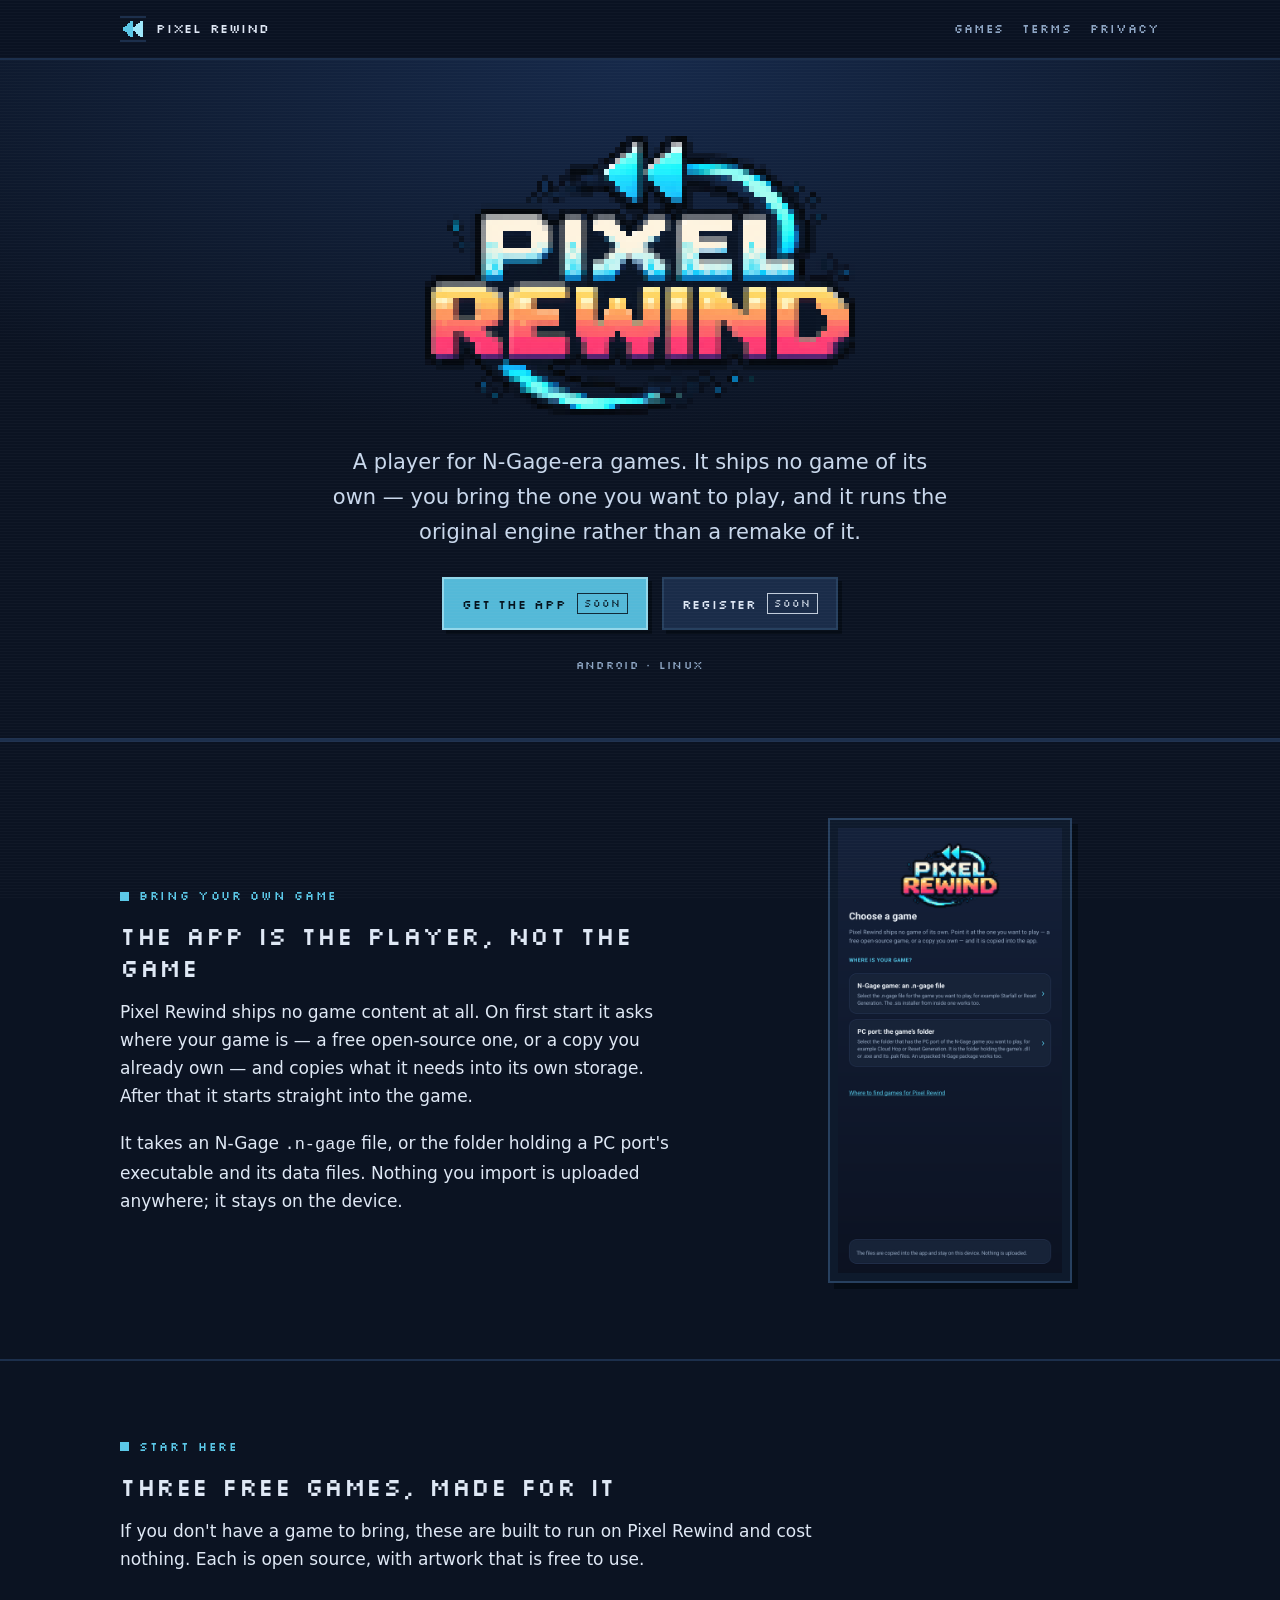
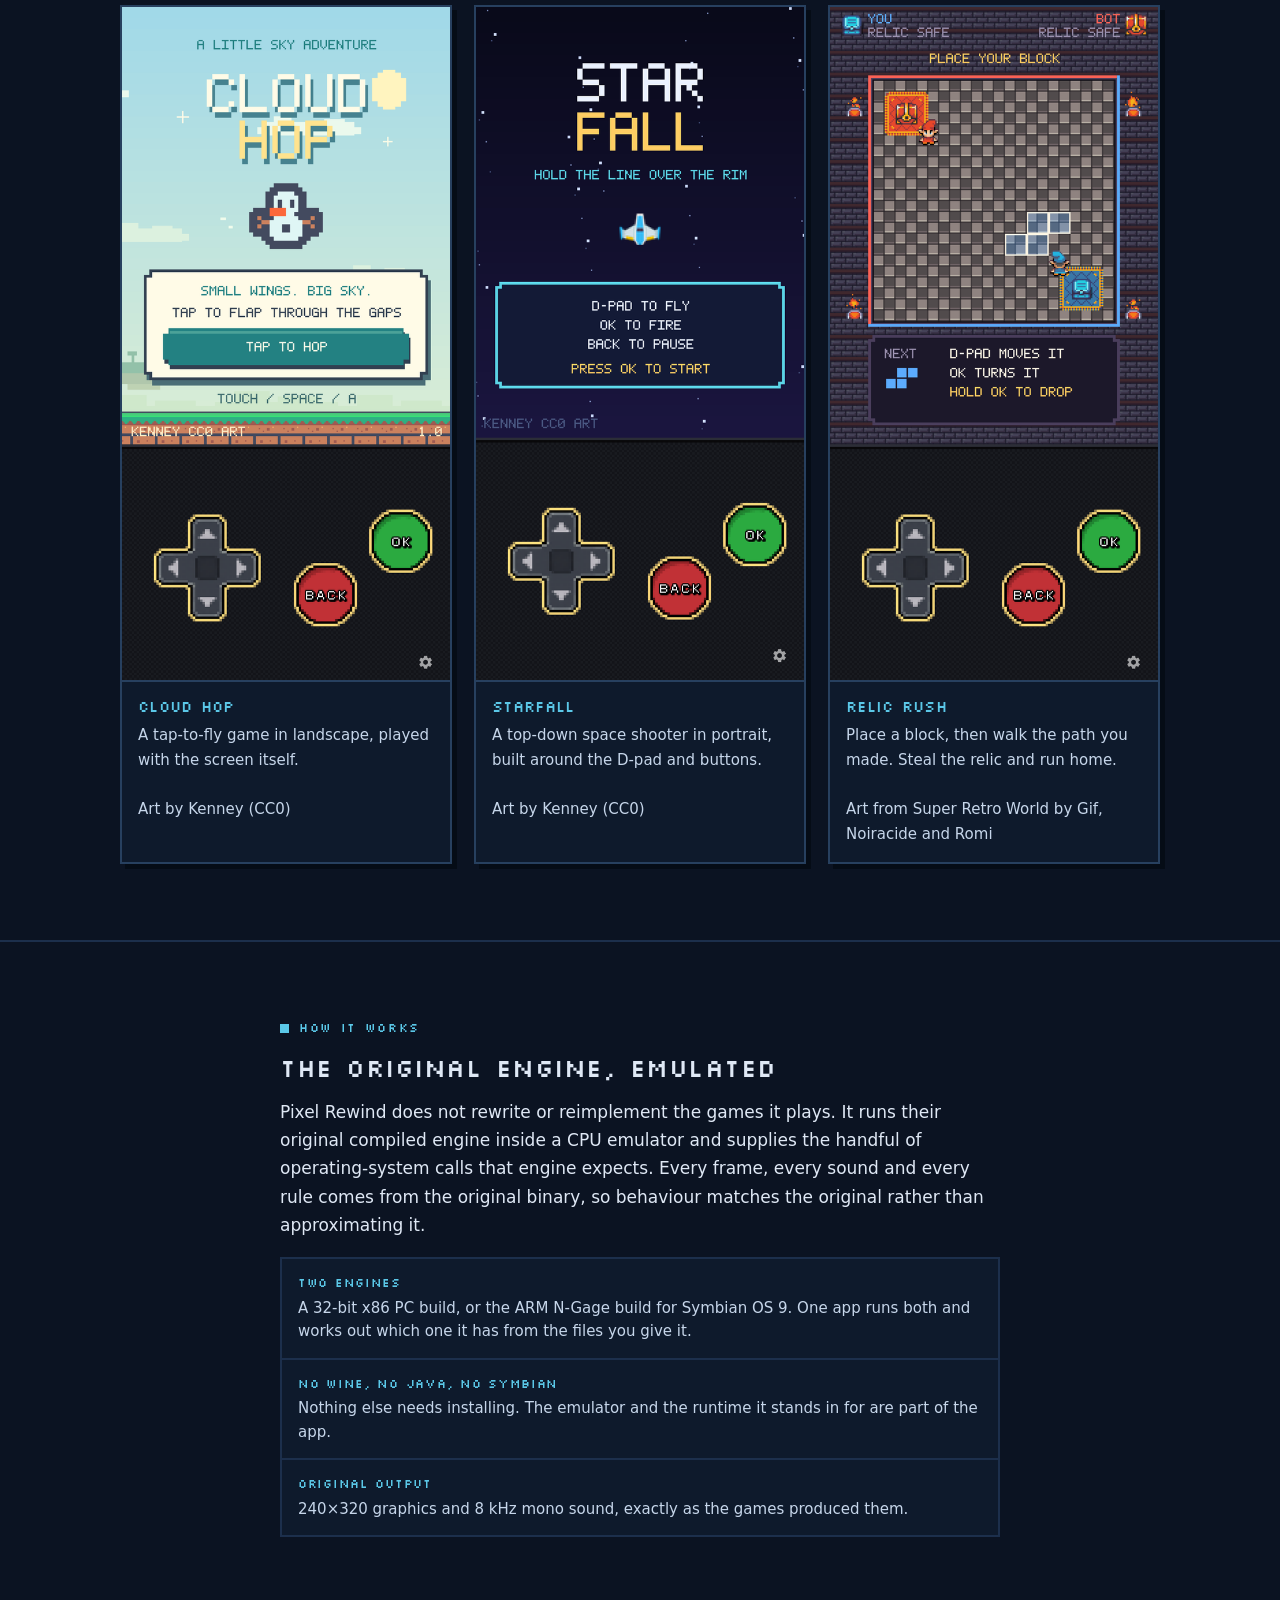
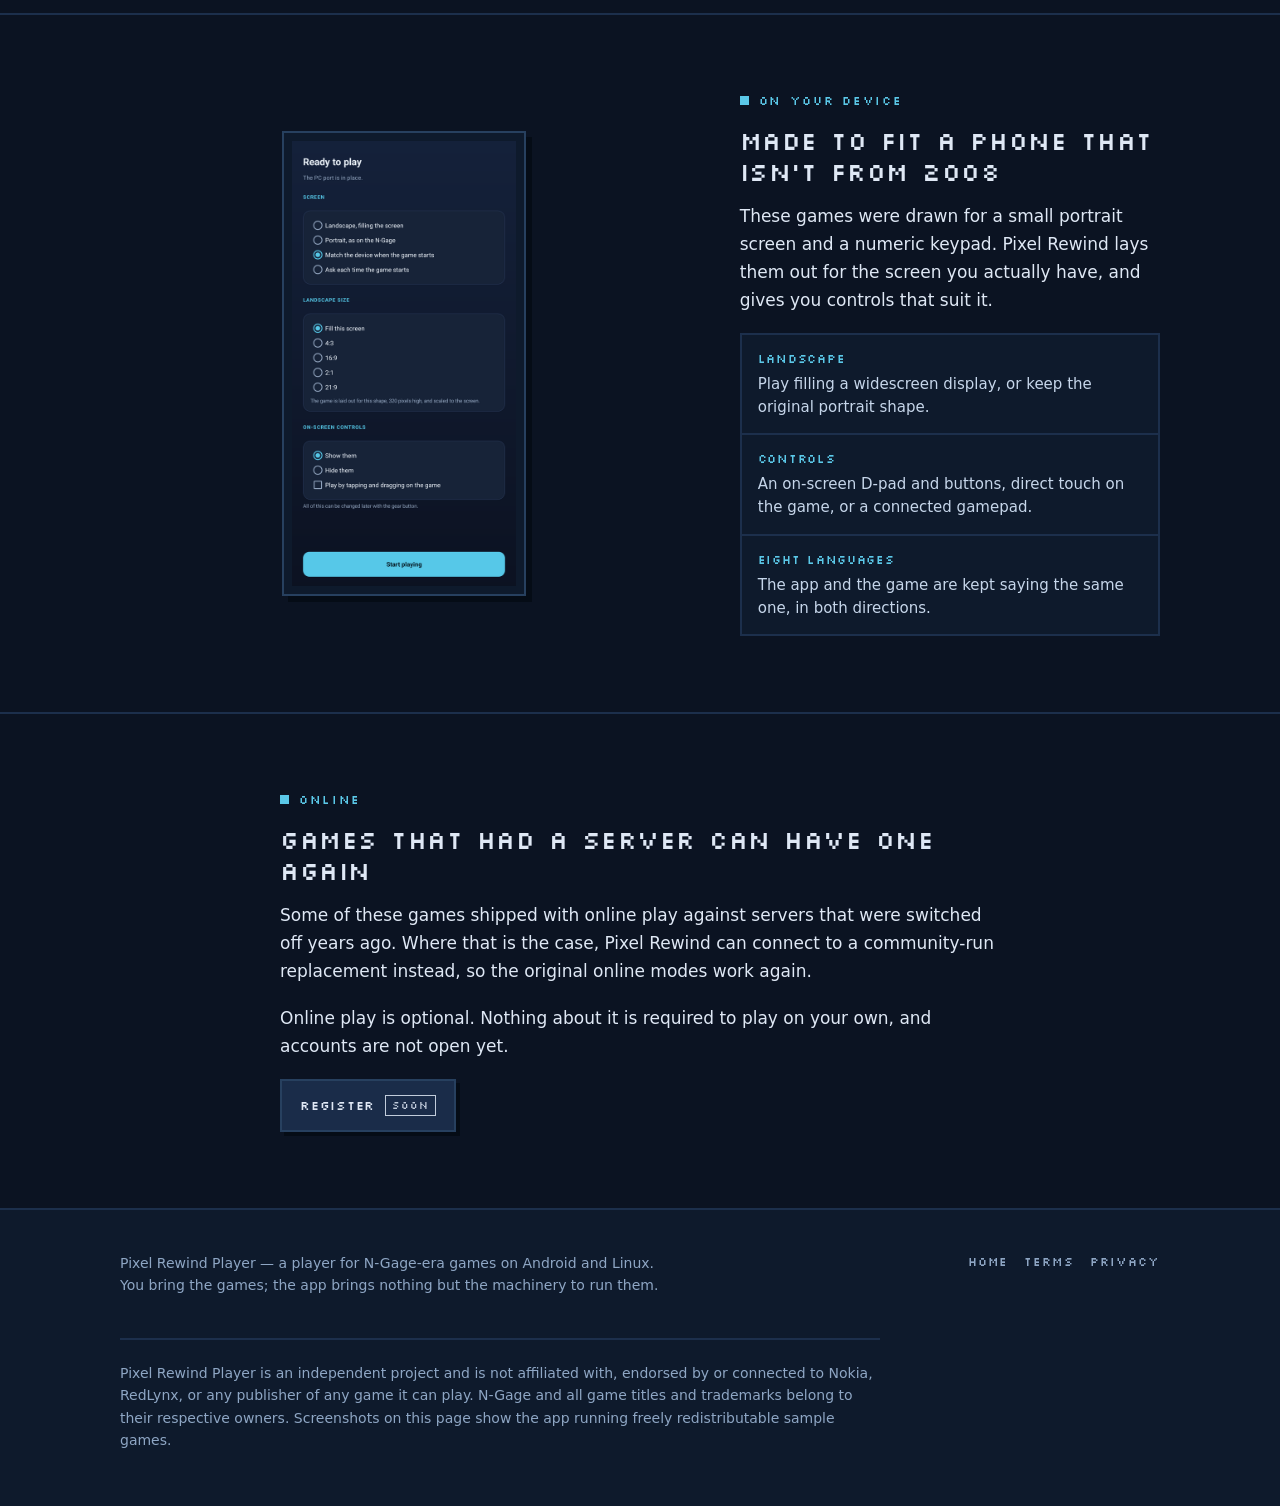
==== index.html @ 838189a5 "add website" ====
<!DOCTYPE html>
<html lang="en">
<head>
<meta charset="utf-8">
<meta name="viewport" content="width=device-width, initial-scale=1">
<title>Pixel Rewind Player</title>
<meta name="description" content="A player for N-Gage-era games on Android and Linux. It ships no game of its own: you bring the one you want to play, and it runs the original engine rather than a remake.">
<meta name="theme-color" content="#0b1322">
<link rel="icon" href="assets/img/favicon.svg" type="image/svg+xml">
<meta property="og:title" content="Pixel Rewind Player">
<meta property="og:description" content="A player for N-Gage-era games on Android and Linux. Bring your own game; it runs the original engine.">
<meta property="og:type" content="website">
<link rel="preconnect" href="https://fonts.googleapis.com">
<link rel="preconnect" href="https://fonts.gstatic.com" crossorigin>
<link href="https://fonts.googleapis.com/css2?family=Silkscreen:wght@400;700&display=swap" rel="stylesheet">
<link rel="stylesheet" href="assets/css/style.css">
</head>
<body>

<header class="topbar">
  <div class="wrap topbar__in">
    <a class="brand" href="index.html">
      <img src="assets/img/favicon.svg" alt="" width="26" height="26">
      Pixel Rewind
    </a>
    <nav class="nav" aria-label="Main">
      <a href="#games">Games</a>
      <a href="terms.html">Terms</a>
      <a href="privacy.html">Privacy</a>
    </nav>
  </div>
</header>

<main>

  <section class="hero">
    <div class="wrap">
      <img class="hero__logo" src="assets/img/logo.png" alt="Pixel Rewind" width="462" height="300">
      <p class="lede">A player for N-Gage-era games. It ships no game of its own &mdash; you bring the one you want to play, and it runs the original engine rather than a remake of it.</p>
      <div class="btn-row">
        <button class="btn btn--primary" type="button" id="get" aria-disabled="true">
          Get the app <span class="chip">Soon</span>
        </button>
        <button class="btn" type="button" id="register" aria-disabled="true">
          Register <span class="chip">Soon</span>
        </button>
      </div>
      <p class="note" id="note" hidden role="status"></p>
      <p class="platforms">Android &middot; Linux</p>
    </div>
  </section>

  <section id="bring">
    <div class="wrap split">
      <div>
        <p class="label">Bring your own game</p>
        <h2>The app is the player, not the game</h2>
        <p>Pixel Rewind ships no game content at all. On first start it asks where your game is &mdash; a free open-source one, or a copy you already own &mdash; and copies what it needs into its own storage. After that it starts straight into the game.</p>
        <p>It takes an N-Gage <code>.n-gage</code> file, or the folder holding a PC port's executable and its data files. Nothing you import is uploaded anywhere; it stays on the device.</p>
      </div>
      <div class="screen">
        <img src="assets/img/shot-choose.png" alt="The app's first screen, asking where your game is, with options for an .n-gage file or a PC port folder." width="540" height="1072" loading="lazy">
      </div>
    </div>
  </section>

  <section id="games">
    <div class="wrap">
      <p class="label">Start here</p>
      <h2>Three free games, made for it</h2>
      <p class="narrow">If you don't have a game to bring, these are built to run on Pixel Rewind and cost nothing. Each is open source, with artwork that is free to use.</p>

      <div class="games">
        <article class="game">
          <img src="assets/img/shot-cloudhop.png" alt="Cloud Hop title screen: a pixel-art penguin over a bright sky." width="540" height="1108" loading="lazy">
          <div class="game__body">
            <h3>Cloud Hop</h3>
            <p>A tap-to-fly game in landscape, played with the screen itself.</p>
            <p class="game__credit">Art by Kenney (CC0)</p>
          </div>
        </article>

        <article class="game">
          <img src="assets/img/shot-starfall.png" alt="Starfall title screen: a pixel-art fighter over a starfield, with the on-screen D-pad below." width="540" height="1108" loading="lazy">
          <div class="game__body">
            <h3>Starfall</h3>
            <p>A top-down space shooter in portrait, built around the D-pad and buttons.</p>
            <p class="game__credit">Art by Kenney (CC0)</p>
          </div>
        </article>

        <article class="game">
          <img src="assets/img/shot-relicrush.png" alt="Relic Rush in play: two heroes racing across a tiled dungeon board." width="540" height="1108" loading="lazy">
          <div class="game__body">
            <h3>Relic Rush</h3>
            <p>Place a block, then walk the path you made. Steal the relic and run home.</p>
            <p class="game__credit">Art from Super Retro World by Gif, Noiracide and Romi</p>
          </div>
        </article>
      </div>
    </div>
  </section>

  <section id="engine">
    <div class="wrap narrow">
      <p class="label">How it works</p>
      <h2>The original engine, emulated</h2>
      <p>Pixel Rewind does not rewrite or reimplement the games it plays. It runs their original compiled engine inside a CPU emulator and supplies the handful of operating-system calls that engine expects. Every frame, every sound and every rule comes from the original binary, so behaviour matches the original rather than approximating it.</p>
      <ul class="facts">
        <li><b>Two engines</b><span>A 32-bit x86 PC build, or the ARM N-Gage build for Symbian OS 9. One app runs both and works out which one it has from the files you give it.</span></li>
        <li><b>No Wine, no Java, no Symbian</b><span>Nothing else needs installing. The emulator and the runtime it stands in for are part of the app.</span></li>
        <li><b>Original output</b><span>240&times;320 graphics and 8&nbsp;kHz mono sound, exactly as the games produced them.</span></li>
      </ul>
    </div>
  </section>

  <section id="fits">
    <div class="wrap split split--flip">
      <div>
        <p class="label">On your device</p>
        <h2>Made to fit a phone that isn't from 2008</h2>
        <p>These games were drawn for a small portrait screen and a numeric keypad. Pixel Rewind lays them out for the screen you actually have, and gives you controls that suit it.</p>
        <ul class="facts">
          <li><b>Landscape</b><span>Play filling a widescreen display, or keep the original portrait shape.</span></li>
          <li><b>Controls</b><span>An on-screen D-pad and buttons, direct touch on the game, or a connected gamepad.</span></li>
          <li><b>Eight languages</b><span>The app and the game are kept saying the same one, in both directions.</span></li>
        </ul>
      </div>
      <div class="screen">
        <img src="assets/img/shot-setup.png" alt="The app's setup screen, offering screen orientation, landscape size and on-screen control options." width="540" height="1072" loading="lazy">
      </div>
    </div>
  </section>

  <section id="online">
    <div class="wrap narrow">
      <p class="label">Online</p>
      <h2>Games that had a server can have one again</h2>
      <p>Some of these games shipped with online play against servers that were switched off years ago. Where that is the case, Pixel Rewind can connect to a community-run replacement instead, so the original online modes work again.</p>
      <p>Online play is optional. Nothing about it is required to play on your own, and accounts are not open yet.</p>
      <div class="btn-row">
        <button class="btn" type="button" id="register2" aria-disabled="true">
          Register <span class="chip">Soon</span>
        </button>
      </div>
      <p class="note" id="note2" hidden role="status"></p>
    </div>
  </section>

</main>

<footer class="footer">
  <div class="wrap">
    <div class="footer__in">
      <p>Pixel Rewind Player &mdash; a player for N-Gage-era games on Android and Linux.<br>
         You bring the games; the app brings nothing but the machinery to run them.</p>
      <nav class="footer__links" aria-label="Footer">
        <a href="index.html">Home</a>
        <a href="terms.html">Terms</a>
        <a href="privacy.html">Privacy</a>
      </nav>
    </div>
    <p class="disclaimer">
      Pixel Rewind Player is an independent project and is not affiliated with, endorsed by or connected to Nokia, RedLynx, or any publisher of any game it can play. N-Gage and all game titles and trademarks belong to their respective owners. Screenshots on this page show the app running freely redistributable sample games.
    </p>
  </div>
</footer>

<script src="assets/js/main.js"></script>
</body>
</html>
---- assets/css/style.css ----
/* Pixel Rewind Player - site styles.
   Blocky on purpose: no rounded corners, no blurred shadows, integer offsets. */

:root {
  --bg:         #0b1322;
  --bg-2:       #0e1a2c;
  --panel:      #14223a;
  --panel-2:    #1a2c49;
  --line:       #27405f;
  --line-soft:  #1c2f4c;
  --cyan:       #5bc8e8;
  --cyan-bright:#9fe8fb;
  --cyan-dim:   #3f8aa8;
  --amber:      #f6a44c;
  --pink:       #f2688a;
  --text:       #dfe8f5;
  --muted:      #8ea6c4;
  --shadow:     #050c16;

  --display: "Silkscreen", "Courier New", monospace;
  --body: system-ui, -apple-system, "Segoe UI", Roboto, Helvetica, Arial, sans-serif;

  --gutter: 20px;
  --measure: 1080px;
}

*, *::before, *::after { box-sizing: border-box; }

html { scroll-behavior: smooth; }

body {
  margin: 0;
  background: var(--bg);
  color: var(--text);
  font-family: var(--body);
  font-size: 17px;
  line-height: 1.65;
  -webkit-text-size-adjust: 100%;
}

/* Scanlines. Faint enough to read as texture, not as a gimmick. */
body::after {
  content: "";
  position: fixed;
  inset: 0;
  z-index: 90;
  pointer-events: none;
  background: repeating-linear-gradient(
    to bottom,
    rgba(255, 255, 255, 0.022) 0 1px,
    transparent 1px 3px
  );
}

/* height:auto is load-bearing: the width/height attributes on each <img> are presentational
   hints, so without it any CSS width leaves the attribute height applied and squashes the
   picture. Keep it whenever an image is sized by CSS. */
img { max-width: 100%; display: block; height: auto; }

a { color: var(--cyan); text-decoration-thickness: 1px; text-underline-offset: 3px; }
a:hover { color: var(--cyan-bright); }

:focus-visible { outline: 2px solid var(--cyan-bright); outline-offset: 3px; }

.wrap {
  width: 100%;
  max-width: var(--measure);
  margin-inline: auto;
  padding-inline: var(--gutter);
}

.narrow { max-width: 760px; }

/* ---------------------------------------------------------------- type */

h1, h2, h3 {
  font-family: var(--display);
  font-weight: 400;
  line-height: 1.25;
  letter-spacing: 0.02em;
  margin: 0 0 0.6em;
}

h2 { font-size: clamp(19px, 2.6vw, 25px); }
h3 { font-size: 15px; color: var(--cyan); }

p { margin: 0 0 1.1em; }
p:last-child { margin-bottom: 0; }

.lede { font-size: clamp(18px, 2.1vw, 21px); color: #c9d8ec; }
.muted { color: var(--muted); }
.small { font-size: 14px; line-height: 1.6; }

/* A section label: cyan block, then the word. */
.label {
  font-family: var(--display);
  font-size: 12px;
  letter-spacing: 0.14em;
  text-transform: uppercase;
  color: var(--cyan);
  display: flex;
  align-items: center;
  gap: 10px;
  margin-bottom: 14px;
}
.label::before {
  content: "";
  width: 9px;
  height: 9px;
  background: var(--cyan);
  flex: none;
}

/* ---------------------------------------------------------------- chrome */

.topbar {
  position: sticky;
  top: 0;
  z-index: 80;
  background: rgba(11, 19, 34, 0.94);
  border-bottom: 2px solid var(--line-soft);
  backdrop-filter: blur(6px);
}

.topbar__in {
  display: flex;
  align-items: center;
  justify-content: space-between;
  gap: 16px;
  min-height: 58px;
}

.brand {
  display: flex;
  align-items: center;
  gap: 10px;
  font-family: var(--display);
  font-size: 13px;
  letter-spacing: 0.06em;
  color: var(--text);
  text-decoration: none;
}
.brand:hover { color: var(--cyan-bright); }
.brand img { width: 26px; height: 26px; image-rendering: pixelated; }

.nav {
  display: flex;
  gap: 18px;
  font-family: var(--display);
  font-size: 12px;
  letter-spacing: 0.08em;
  text-transform: uppercase;
}
.nav a { color: var(--muted); text-decoration: none; }
.nav a:hover, .nav a[aria-current="page"] { color: var(--cyan); }

/* ---------------------------------------------------------------- buttons */

.btn {
  display: inline-flex;
  align-items: center;
  gap: 10px;
  font-family: var(--display);
  font-size: 13px;
  letter-spacing: 0.06em;
  text-transform: uppercase;
  text-decoration: none;
  color: var(--text);
  background: var(--panel-2);
  border: 2px solid var(--line);
  padding: 14px 18px;
  box-shadow: 4px 4px 0 var(--shadow);
  cursor: pointer;
  transition: transform 0.06s steps(2), box-shadow 0.06s steps(2);
}
.btn:hover { border-color: var(--cyan-dim); color: var(--text); }
.btn:active {
  transform: translate(2px, 2px);
  box-shadow: 2px 2px 0 var(--shadow);
}

.btn--primary {
  background: var(--cyan);
  color: #05121c;
  border-color: var(--cyan-bright);
}
.btn--primary:hover { background: var(--cyan-bright); color: #05121c; }

.btn[aria-disabled="true"] { cursor: default; }
.btn[aria-disabled="true"]:hover { border-color: var(--line); }
.btn--primary[aria-disabled="true"] { opacity: 0.92; }
.btn--primary[aria-disabled="true"]:hover { background: var(--cyan); }

/* The "soon" chip that rides inside a button. */
.chip {
  font-size: 10px;
  letter-spacing: 0.1em;
  padding: 3px 6px;
  border: 1px solid currentColor;
  opacity: 0.85;
}

.btn-row {
  display: flex;
  flex-wrap: wrap;
  gap: 14px;
  align-items: center;
}

.note {
  font-family: var(--display);
  font-size: 11px;
  letter-spacing: 0.06em;
  color: var(--amber);
  margin-top: 14px;
  min-height: 1em;
}
.note[hidden] { display: none; }

/* ---------------------------------------------------------------- hero */

.hero {
  border-bottom: 2px solid var(--line-soft);
  background:
    radial-gradient(120% 90% at 50% 0%, #16294a 0%, var(--bg) 62%);
  text-align: center;
  padding: clamp(40px, 7vw, 76px) 0 clamp(36px, 6vw, 64px);
}

.hero__logo {
  width: min(430px, 82vw);
  margin: 0 auto clamp(20px, 3vw, 30px);
  image-rendering: pixelated;
}

.hero .lede { max-width: 620px; margin-inline: auto; }

.hero .btn-row { justify-content: center; margin-top: 28px; }

.platforms {
  font-family: var(--display);
  font-size: 11px;
  letter-spacing: 0.12em;
  text-transform: uppercase;
  color: var(--muted);
  margin-top: 26px;
}

/* ---------------------------------------------------------------- sections */

section { padding: clamp(44px, 6vw, 76px) 0; }
section + section { border-top: 2px solid var(--line-soft); }

.split {
  display: grid;
  gap: clamp(28px, 4vw, 52px);
  grid-template-columns: 1fr;
  align-items: center;
}

@media (min-width: 860px) {
  .split { grid-template-columns: 1.15fr 0.85fr; }
  .split--flip > :first-child { order: 2; }
}

/* A screenshot in a chunky frame. */
.screen {
  border: 2px solid var(--line);
  background: var(--bg-2);
  box-shadow: 6px 6px 0 var(--shadow);
  padding: 8px;
  max-width: 244px;
  margin-inline: auto;
}
.screen img { width: 100%; }

.facts {
  list-style: none;
  margin: 0;
  padding: 0;
  display: grid;
  gap: 2px;
  border: 2px solid var(--line-soft);
  background: var(--line-soft);
}
.facts li {
  background: var(--bg-2);
  padding: 14px 16px;
  display: grid;
  gap: 4px;
}
.facts b {
  font-family: var(--display);
  font-size: 12px;
  letter-spacing: 0.06em;
  text-transform: uppercase;
  color: var(--cyan);
  font-weight: 400;
}
.facts span { font-size: 15px; color: #c6d6ea; line-height: 1.55; }

/* ---------------------------------------------------------------- games */

.games {
  display: grid;
  gap: 22px;
  grid-template-columns: 1fr;
  margin-top: 32px;
}
@media (min-width: 680px) { .games { grid-template-columns: repeat(3, 1fr); } }

.game {
  border: 2px solid var(--line);
  background: var(--bg-2);
  box-shadow: 5px 5px 0 var(--shadow);
  display: flex;
  flex-direction: column;
}
.game img { width: 100%; border-bottom: 2px solid var(--line); }
.game__body { padding: 16px; display: grid; gap: 6px; }
.game__body h3 { margin: 0; }
.game__body p { font-size: 15px; color: #c6d6ea; }
.game__credit {
  font-size: 12.5px;
  color: var(--muted);
  margin-top: 2px;
}

/* ---------------------------------------------------------------- prose (legal) */

.prose h2 { margin-top: 2em; }
.prose h3 { margin-top: 1.9em; margin-bottom: 0.8em; font-size: 14px; letter-spacing: 0.06em; text-transform: uppercase; }
.prose h2:first-of-type { margin-top: 1em; }
.prose ul { padding-left: 1.2em; margin: 0 0 1.1em; }
.prose li { margin-bottom: 0.5em; }
.prose strong { color: #eef4fc; }

.pagehead {
  border-bottom: 2px solid var(--line-soft);
  padding: clamp(34px, 5vw, 56px) 0 clamp(26px, 4vw, 40px);
  background: linear-gradient(180deg, #13223c 0%, var(--bg) 100%);
}
.pagehead h1 { font-size: clamp(22px, 3.4vw, 32px); margin-bottom: 10px; }
.updated {
  font-family: var(--display);
  font-size: 11px;
  letter-spacing: 0.1em;
  text-transform: uppercase;
  color: var(--muted);
}

.callout {
  border: 2px solid var(--line);
  border-left: 6px solid var(--cyan);
  background: var(--bg-2);
  padding: 18px 20px;
  margin: 1.6em 0;
}
.callout p { font-size: 16px; }

/* ---------------------------------------------------------------- footer */

.footer {
  border-top: 2px solid var(--line-soft);
  padding: 42px 0 54px;
  background: var(--bg-2);
}
.footer__in {
  display: grid;
  gap: 26px;
}
@media (min-width: 760px) {
  .footer__in { grid-template-columns: 1fr auto; align-items: start; }
}
.footer p { font-size: 14px; color: var(--muted); line-height: 1.6; }
.footer__links {
  display: flex;
  flex-wrap: wrap;
  gap: 16px;
  font-family: var(--display);
  font-size: 12px;
  letter-spacing: 0.08em;
  text-transform: uppercase;
}
.footer__links a { color: var(--muted); text-decoration: none; }
.footer__links a:hover { color: var(--cyan); }

.disclaimer {
  margin-top: 26px;
  padding-top: 22px;
  border-top: 2px solid var(--line-soft);
  font-size: 13px;
  color: var(--muted);
  max-width: 760px;
}

/* Narrow phones: the top bar is the only row tight enough to overflow. */
@media (max-width: 430px) {
  :root { --gutter: 14px; }
  body { font-size: 16px; }
  .brand { font-size: 11px; gap: 8px; }
  .brand img { width: 22px; height: 22px; }
  .nav { gap: 12px; font-size: 11px; }
  .btn { padding: 13px 15px; font-size: 12px; }
}

@media (prefers-reduced-motion: reduce) {
  html { scroll-behavior: auto; }
  .btn { transition: none; }
}
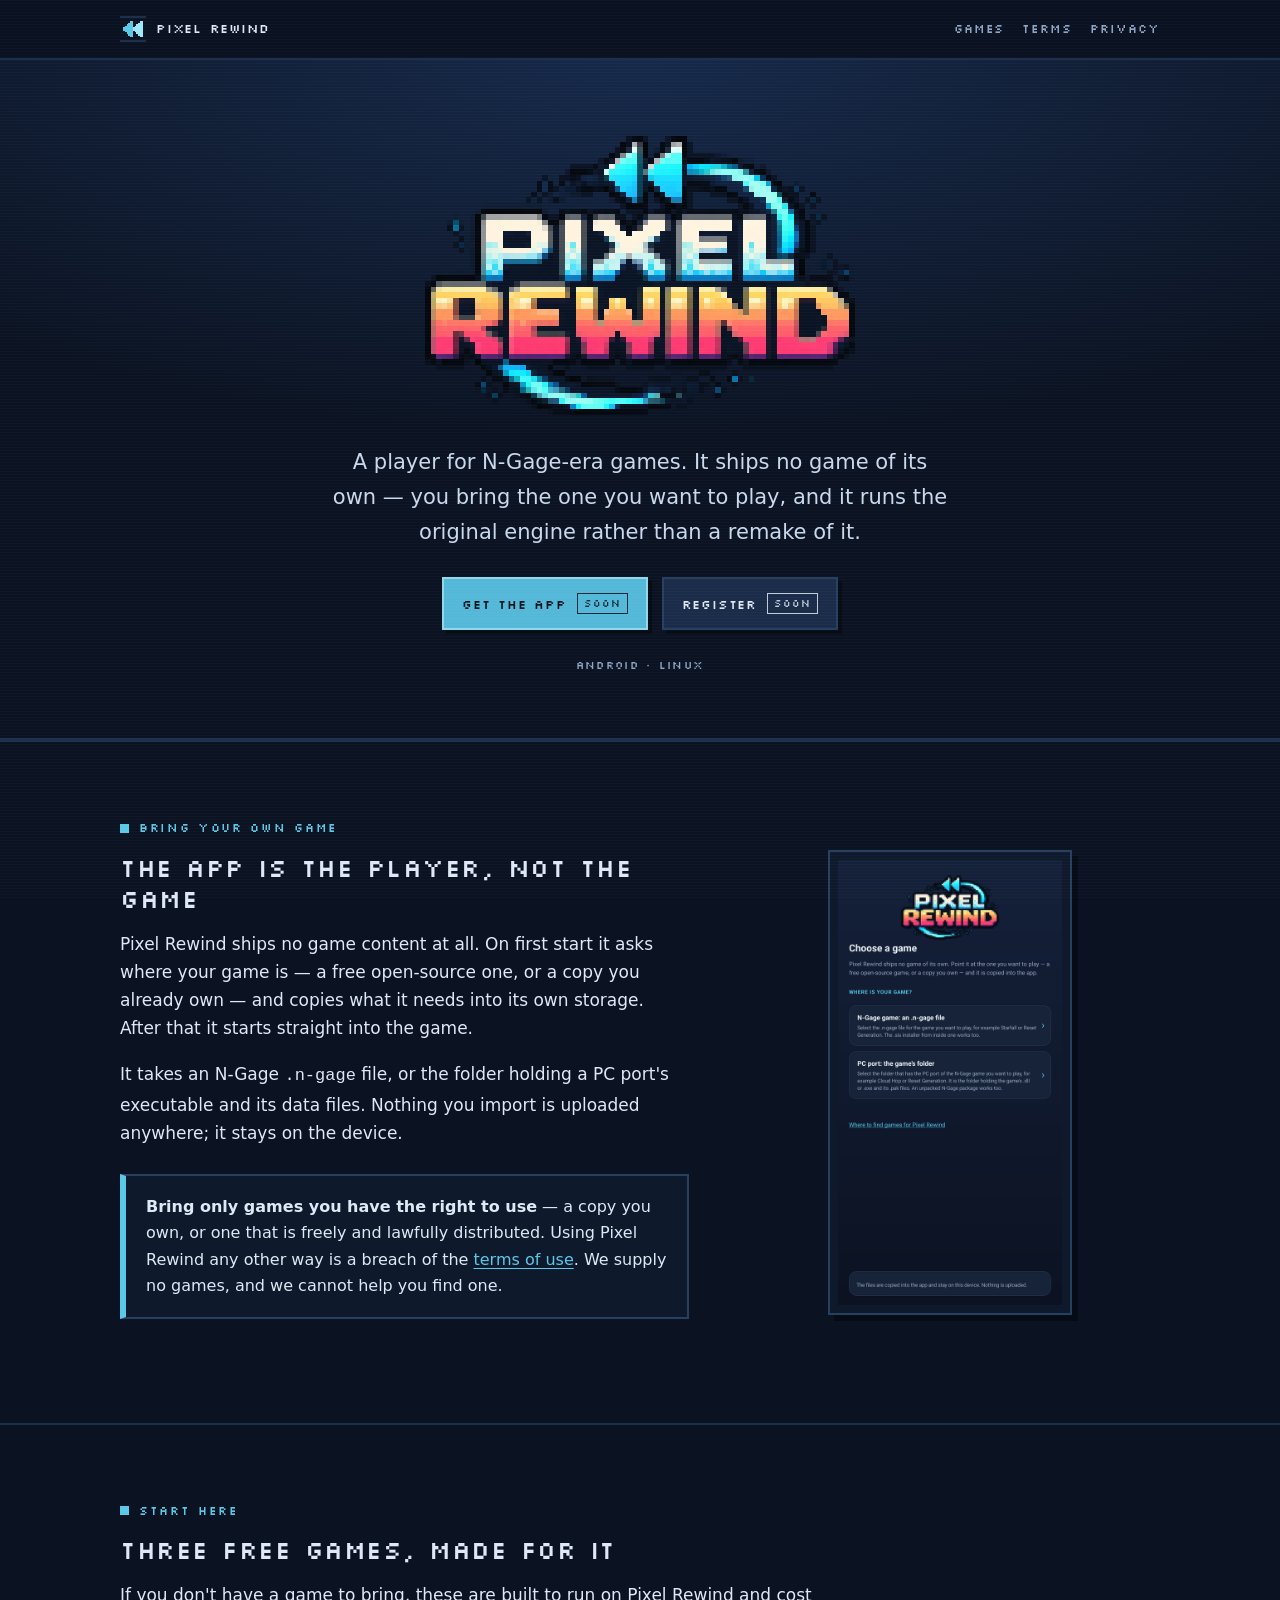
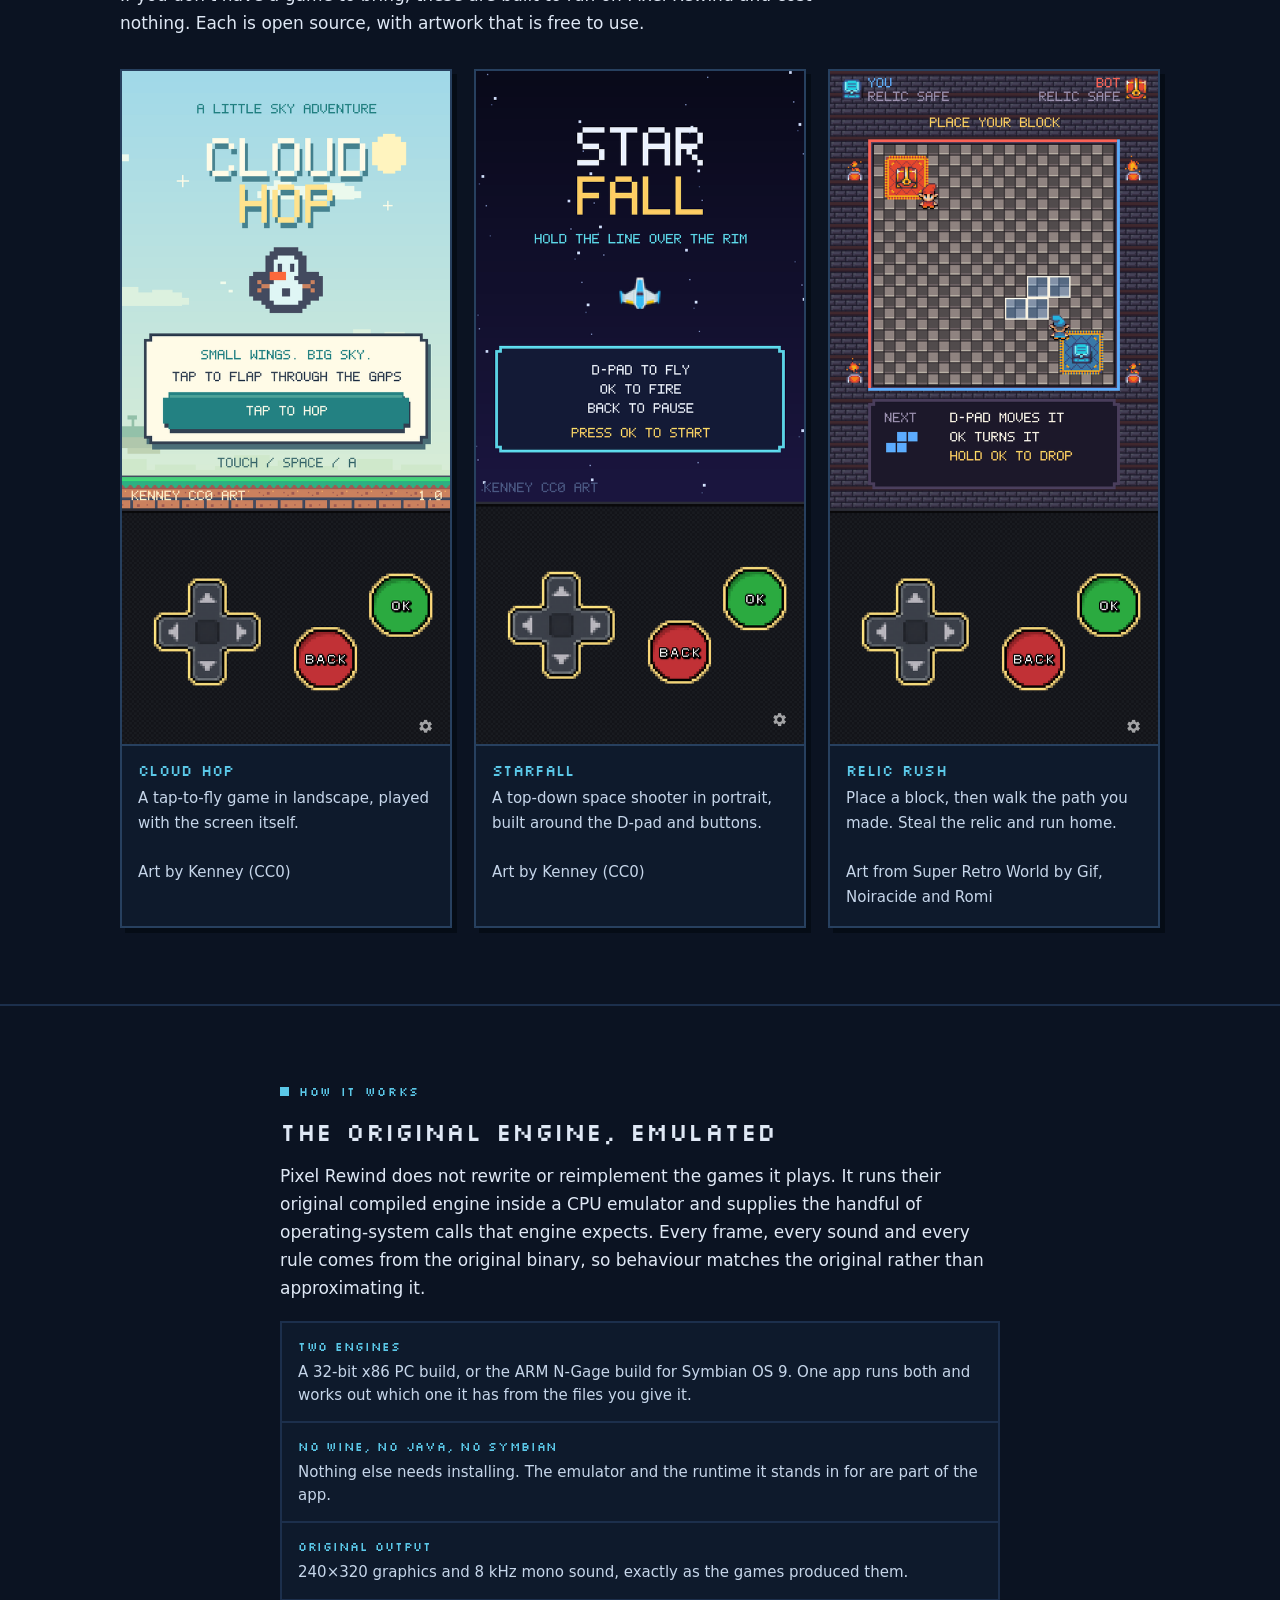
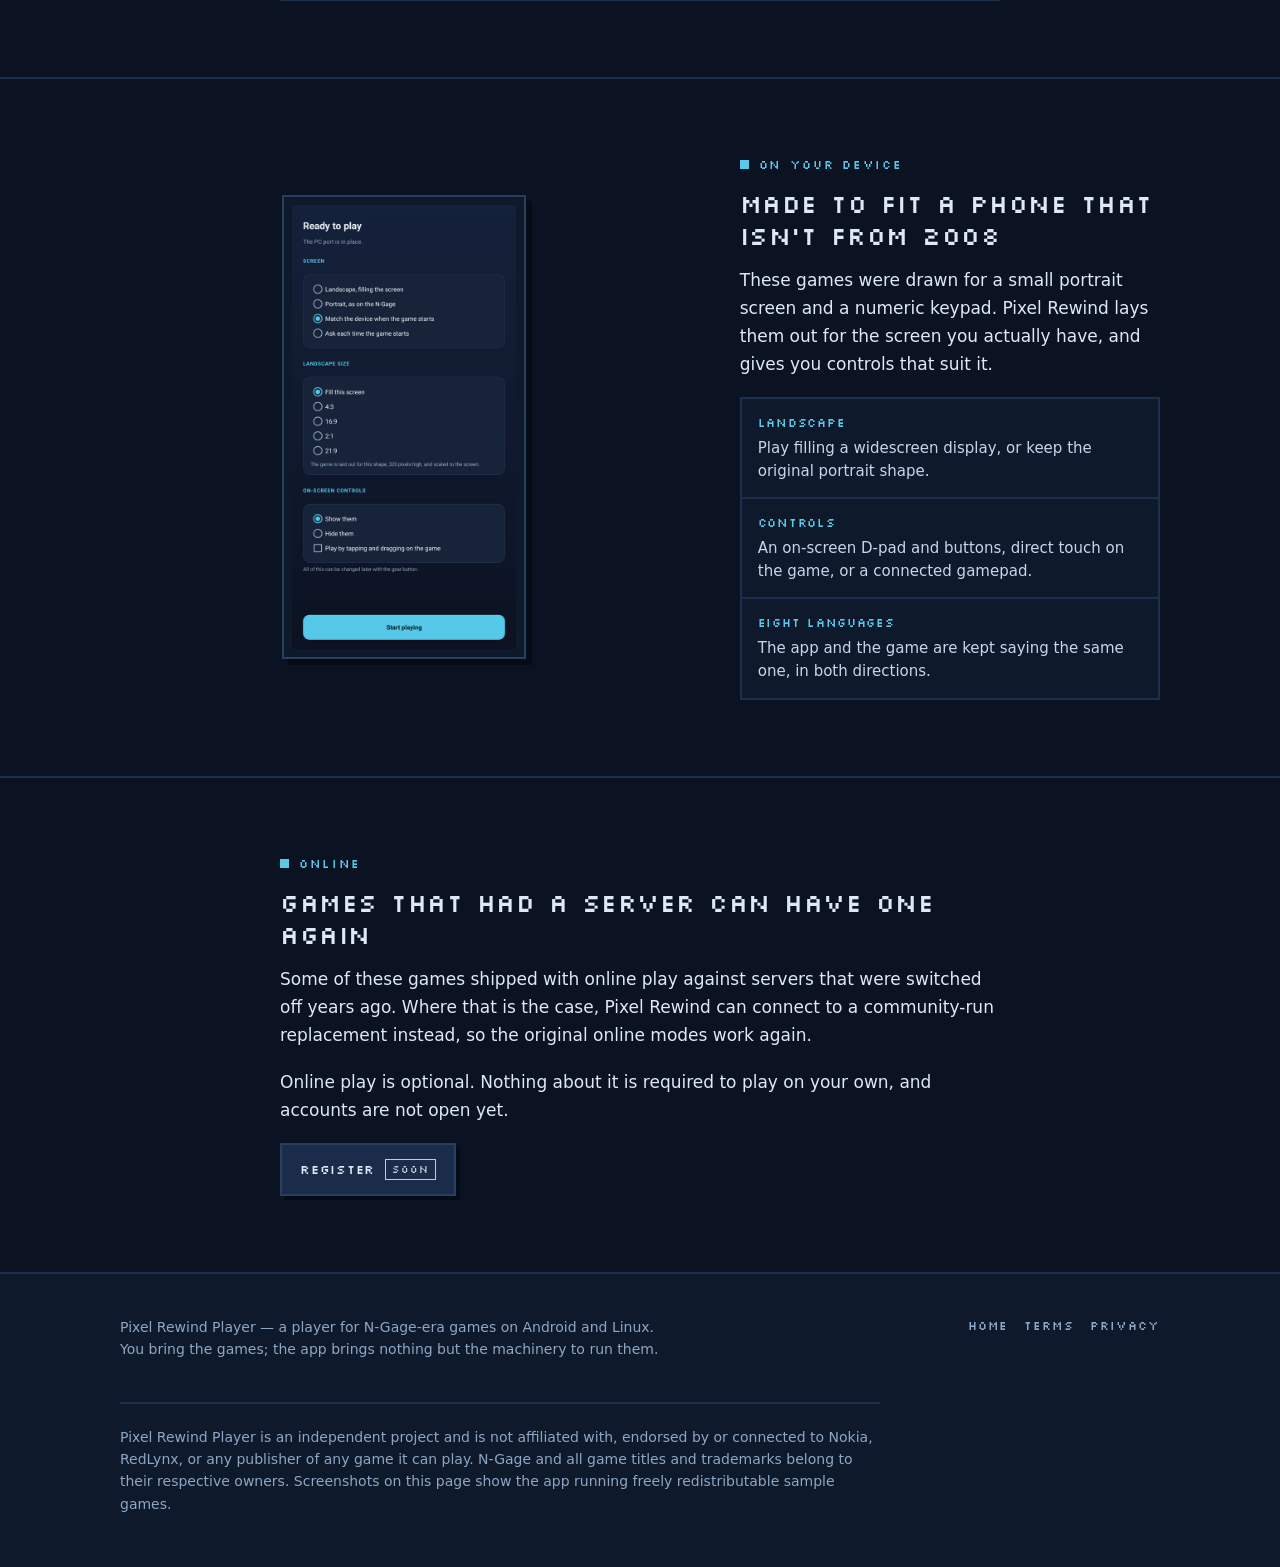
==== commit 65a64bd6: "update website" ====
--- a/index.html
+++ b/index.html
@@ -6,10 +6,18 @@
 <title>Pixel Rewind Player</title>
 <meta name="description" content="A player for N-Gage-era games on Android and Linux. It ships no game of its own: you bring the one you want to play, and it runs the original engine rather than a remake.">
 <meta name="theme-color" content="#0b1322">
+<link rel="canonical" href="https://pixel-rewind.github.io/">
 <link rel="icon" href="assets/img/favicon.svg" type="image/svg+xml">
 <meta property="og:title" content="Pixel Rewind Player">
 <meta property="og:description" content="A player for N-Gage-era games on Android and Linux. Bring your own game; it runs the original engine.">
 <meta property="og:type" content="website">
+<meta property="og:url" content="https://pixel-rewind.github.io/">
+<meta property="og:site_name" content="Pixel Rewind Player">
+<meta property="og:image" content="https://pixel-rewind.github.io/assets/img/og-image.png">
+<meta property="og:image:width" content="1200">
+<meta property="og:image:height" content="630">
+<meta property="og:image:alt" content="The Pixel Rewind logo in pixel art on a dark blue background.">
+<meta name="twitter:card" content="summary_large_image">
 <link rel="preconnect" href="https://fonts.googleapis.com">
 <link rel="preconnect" href="https://fonts.gstatic.com" crossorigin>
 <link href="https://fonts.googleapis.com/css2?family=Silkscreen:wght@400;700&display=swap" rel="stylesheet">
@@ -57,6 +65,9 @@
         <h2>The app is the player, not the game</h2>
         <p>Pixel Rewind ships no game content at all. On first start it asks where your game is &mdash; a free open-source one, or a copy you already own &mdash; and copies what it needs into its own storage. After that it starts straight into the game.</p>
         <p>It takes an N-Gage <code>.n-gage</code> file, or the folder holding a PC port's executable and its data files. Nothing you import is uploaded anywhere; it stays on the device.</p>
+        <div class="callout">
+          <p><strong>Bring only games you have the right to use</strong> &mdash; a copy you own, or one that is freely and lawfully distributed. Using Pixel Rewind any other way is a breach of the <a href="terms.html">terms of use</a>. We supply no games, and we cannot help you find one.</p>
+        </div>
       </div>
       <div class="screen">
         <img src="assets/img/shot-choose.png" alt="The app's first screen, asking where your game is, with options for an .n-gage file or a PC port folder." width="540" height="1072" loading="lazy">
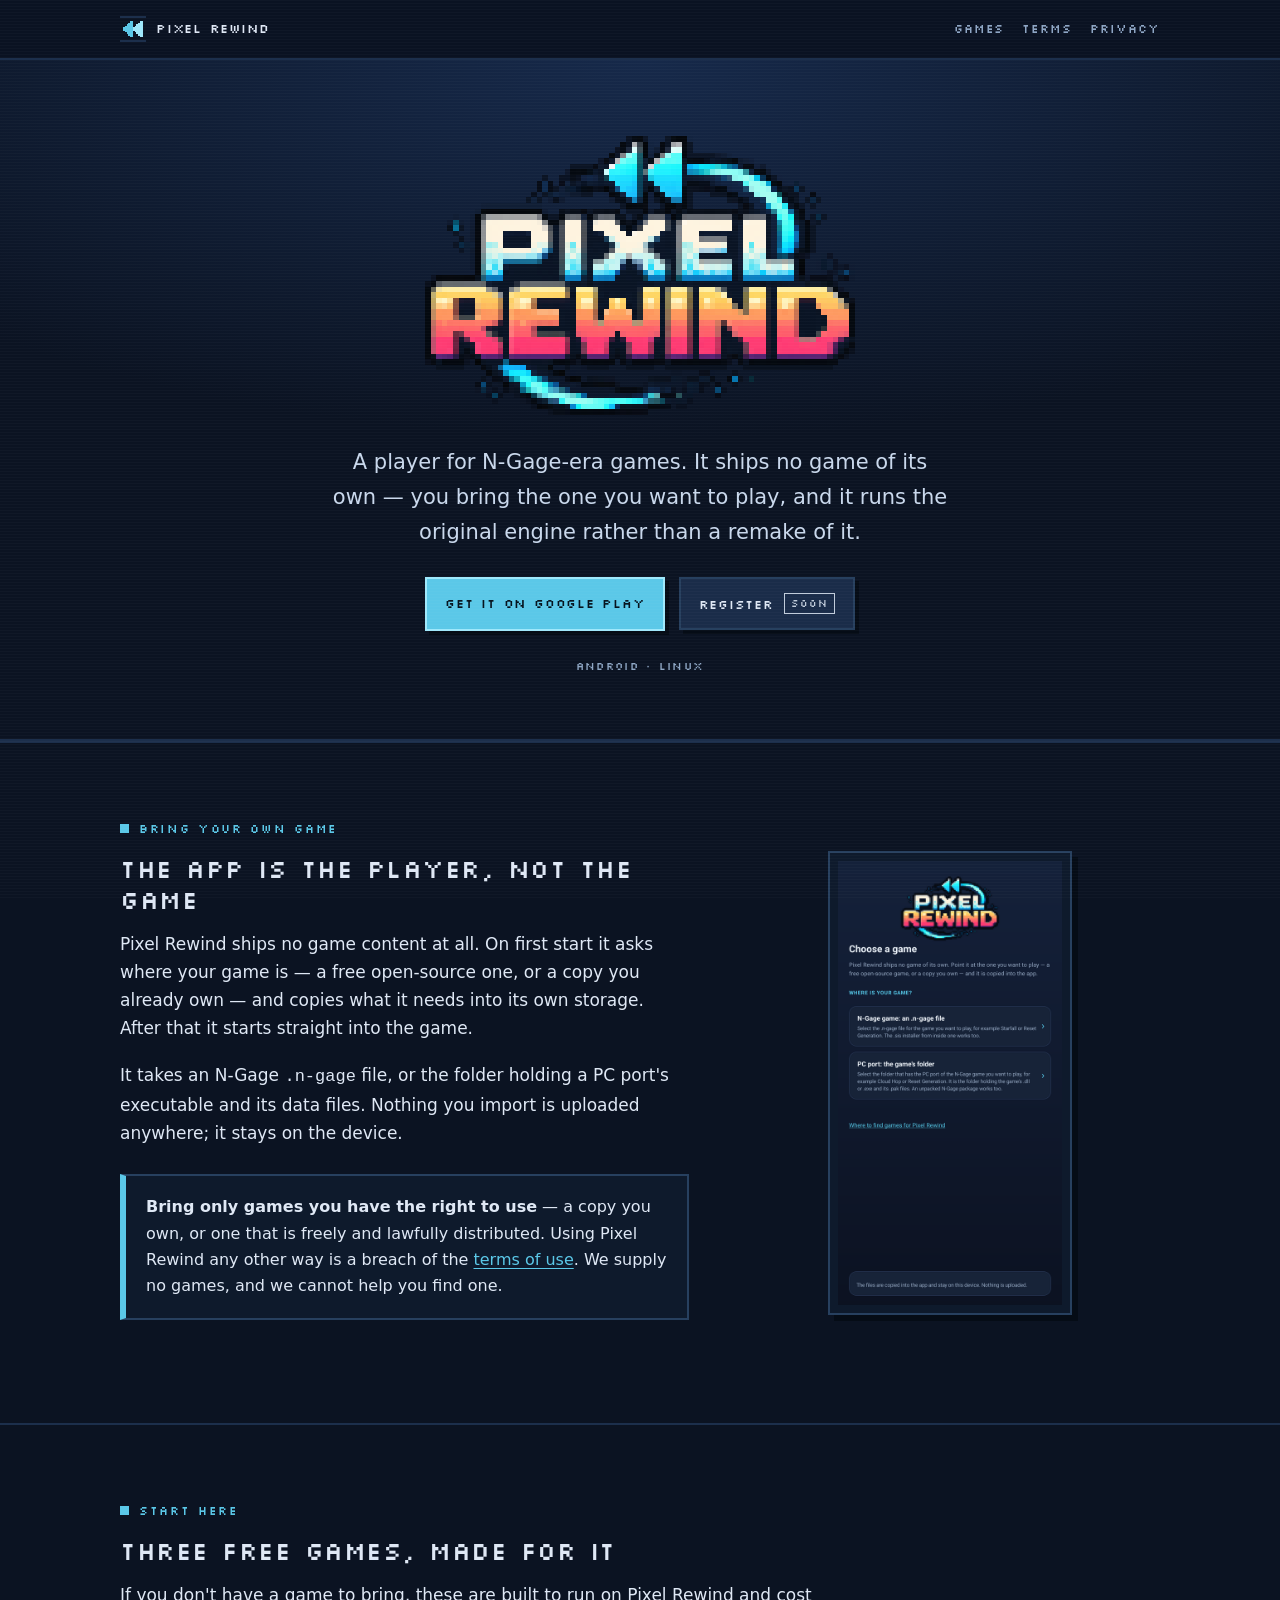
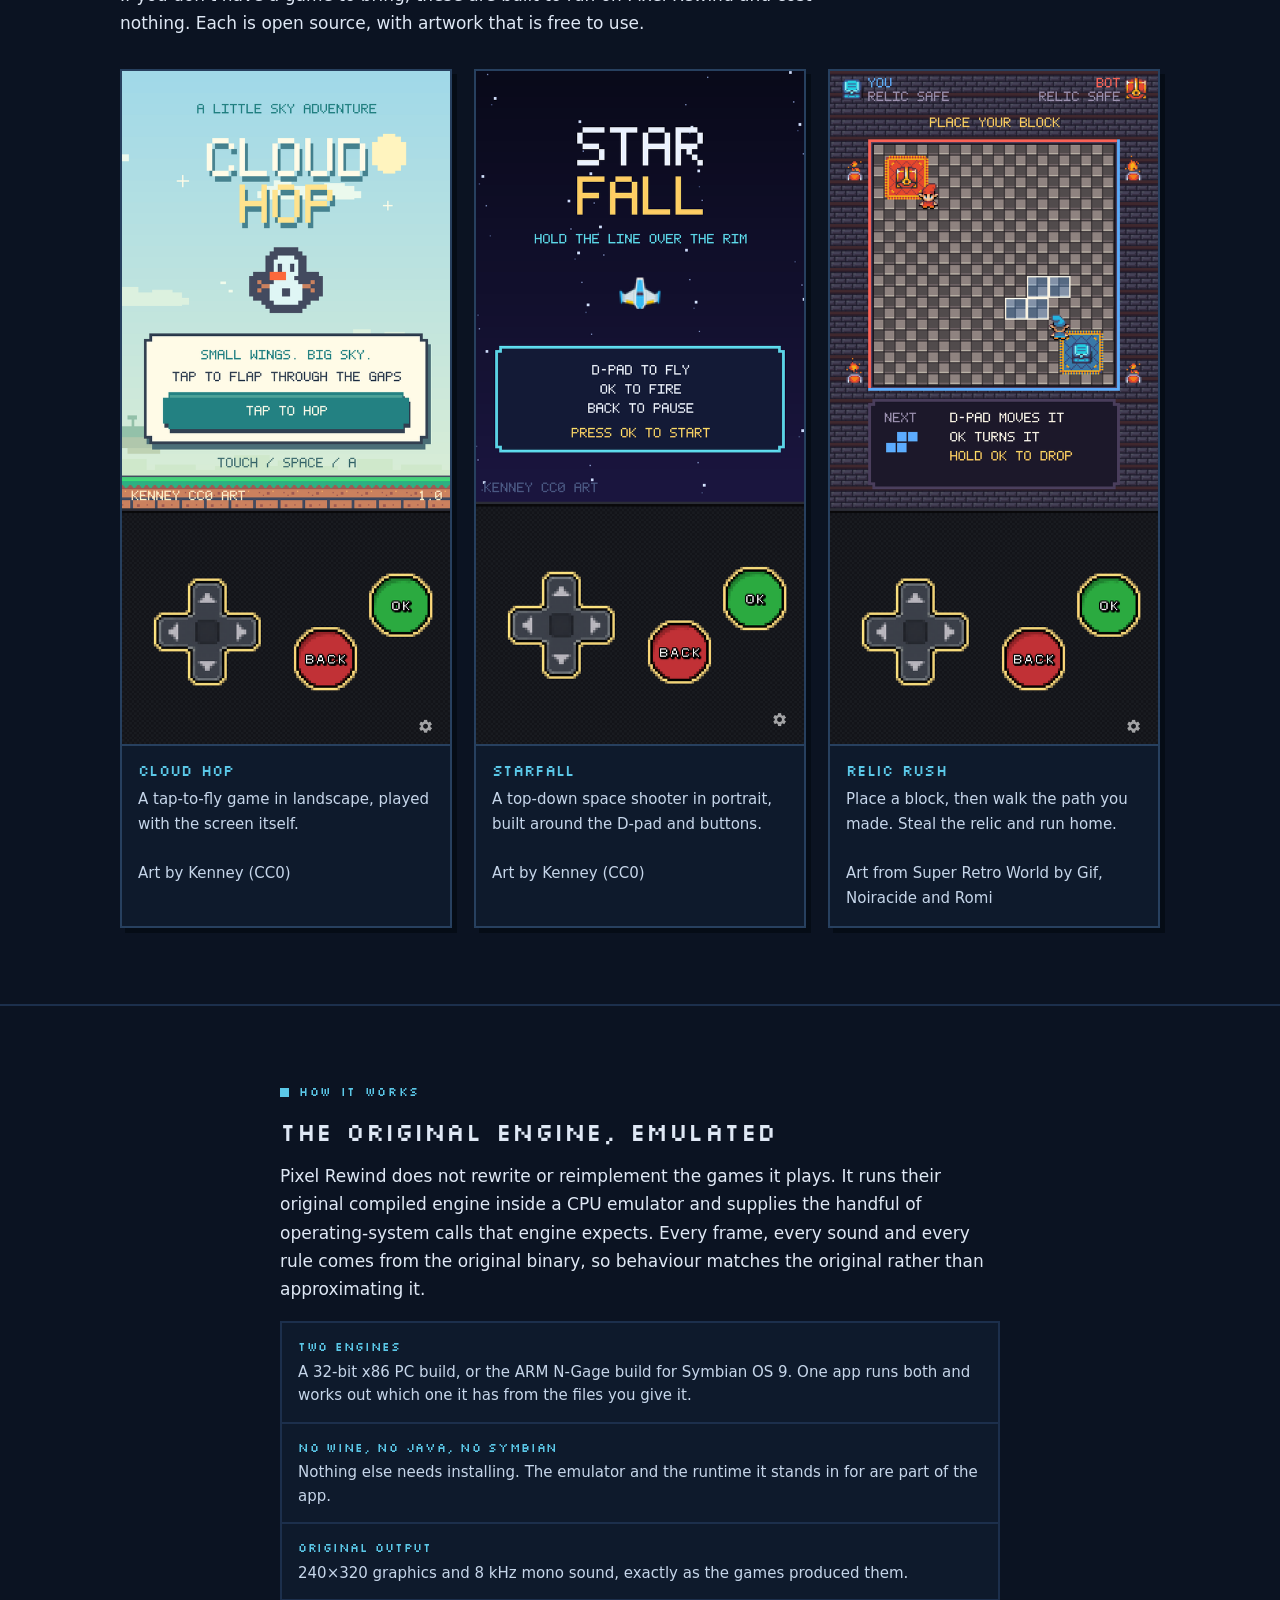
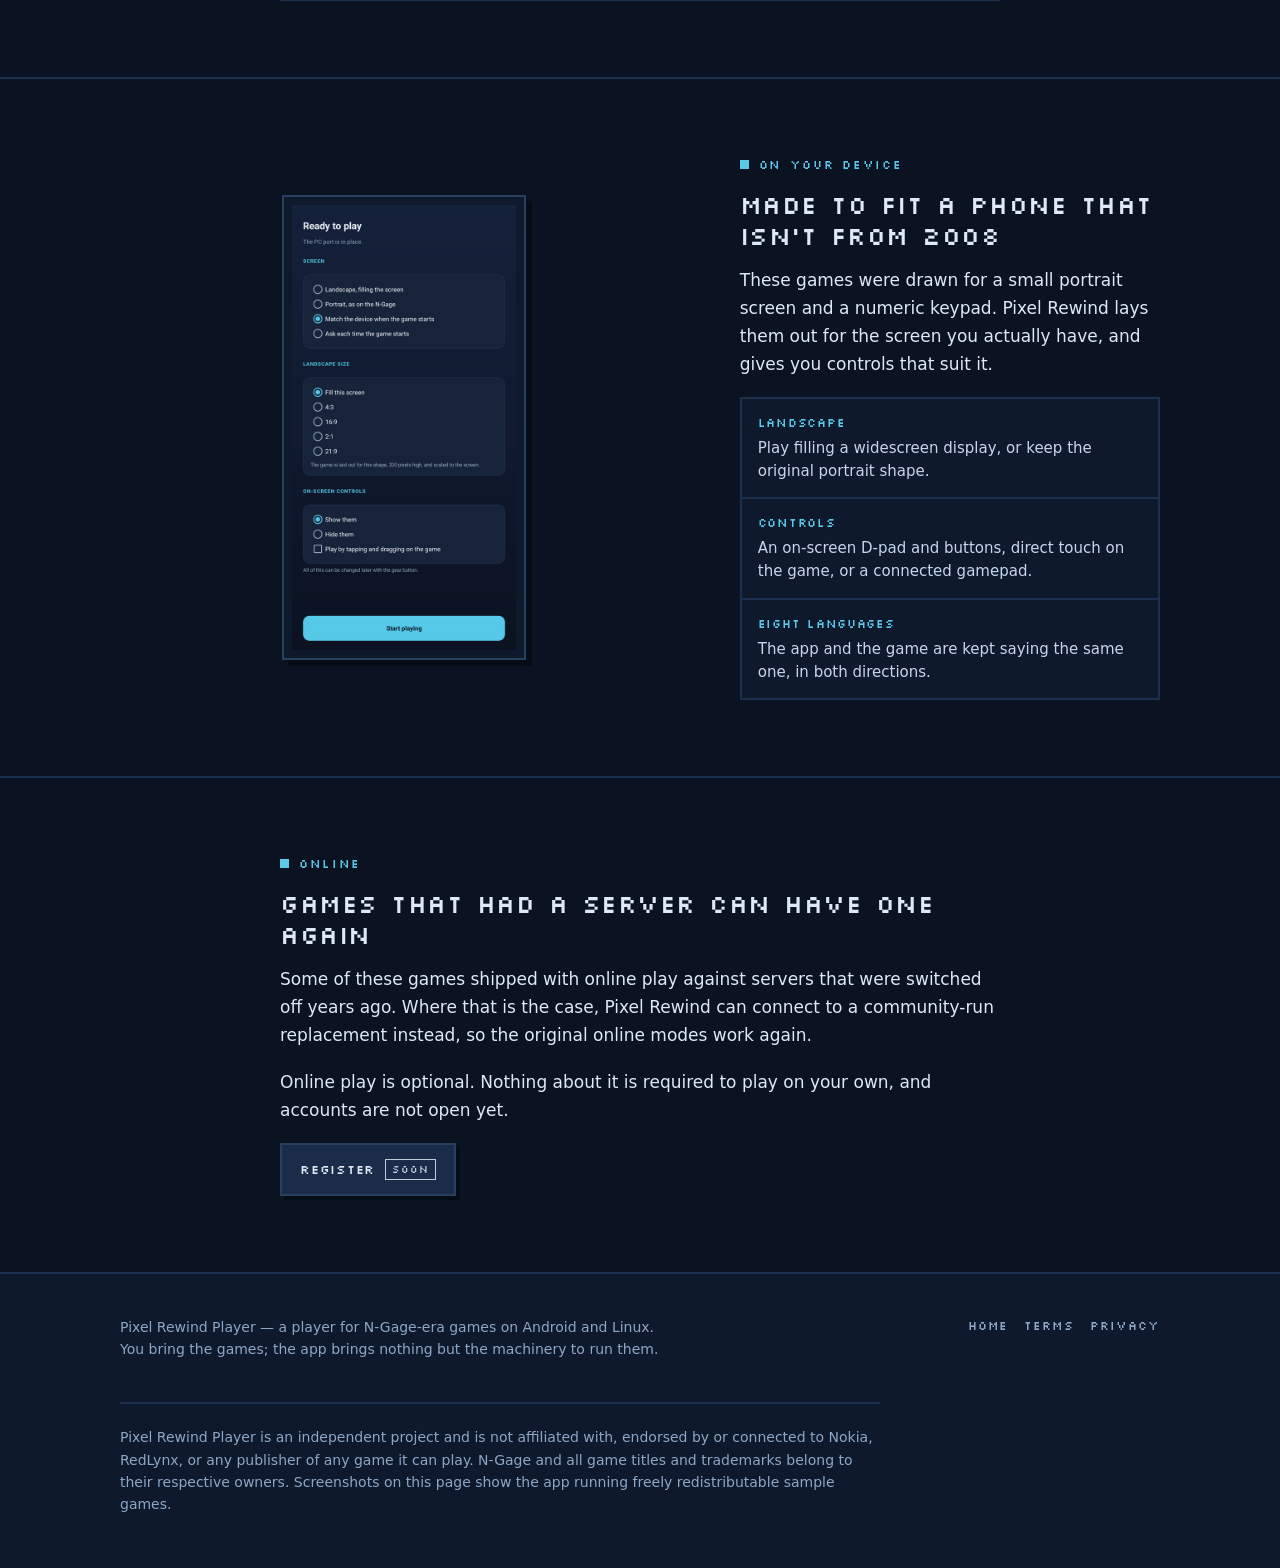
==== commit 54376d9b: "update website" ====
--- a/index.html
+++ b/index.html
@@ -46,14 +46,13 @@
       <img class="hero__logo" src="assets/img/logo.png" alt="Pixel Rewind" width="462" height="300">
       <p class="lede">A player for N-Gage-era games. It ships no game of its own &mdash; you bring the one you want to play, and it runs the original engine rather than a remake of it.</p>
       <div class="btn-row">
-        <button class="btn btn--primary" type="button" id="get" aria-disabled="true">
-          Get the app <span class="chip">Soon</span>
-        </button>
+        <a class="btn btn--primary" href="https://play.google.com/store/apps/details?id=com.jubinganga.pixelrewindplayer&amp;hl=en">
+          Get it on Google Play
+        </a>
         <button class="btn" type="button" id="register" aria-disabled="true">
           Register <span class="chip">Soon</span>
         </button>
       </div>
-      <p class="note" id="note" hidden role="status"></p>
       <p class="platforms">Android &middot; Linux</p>
     </div>
   </section>
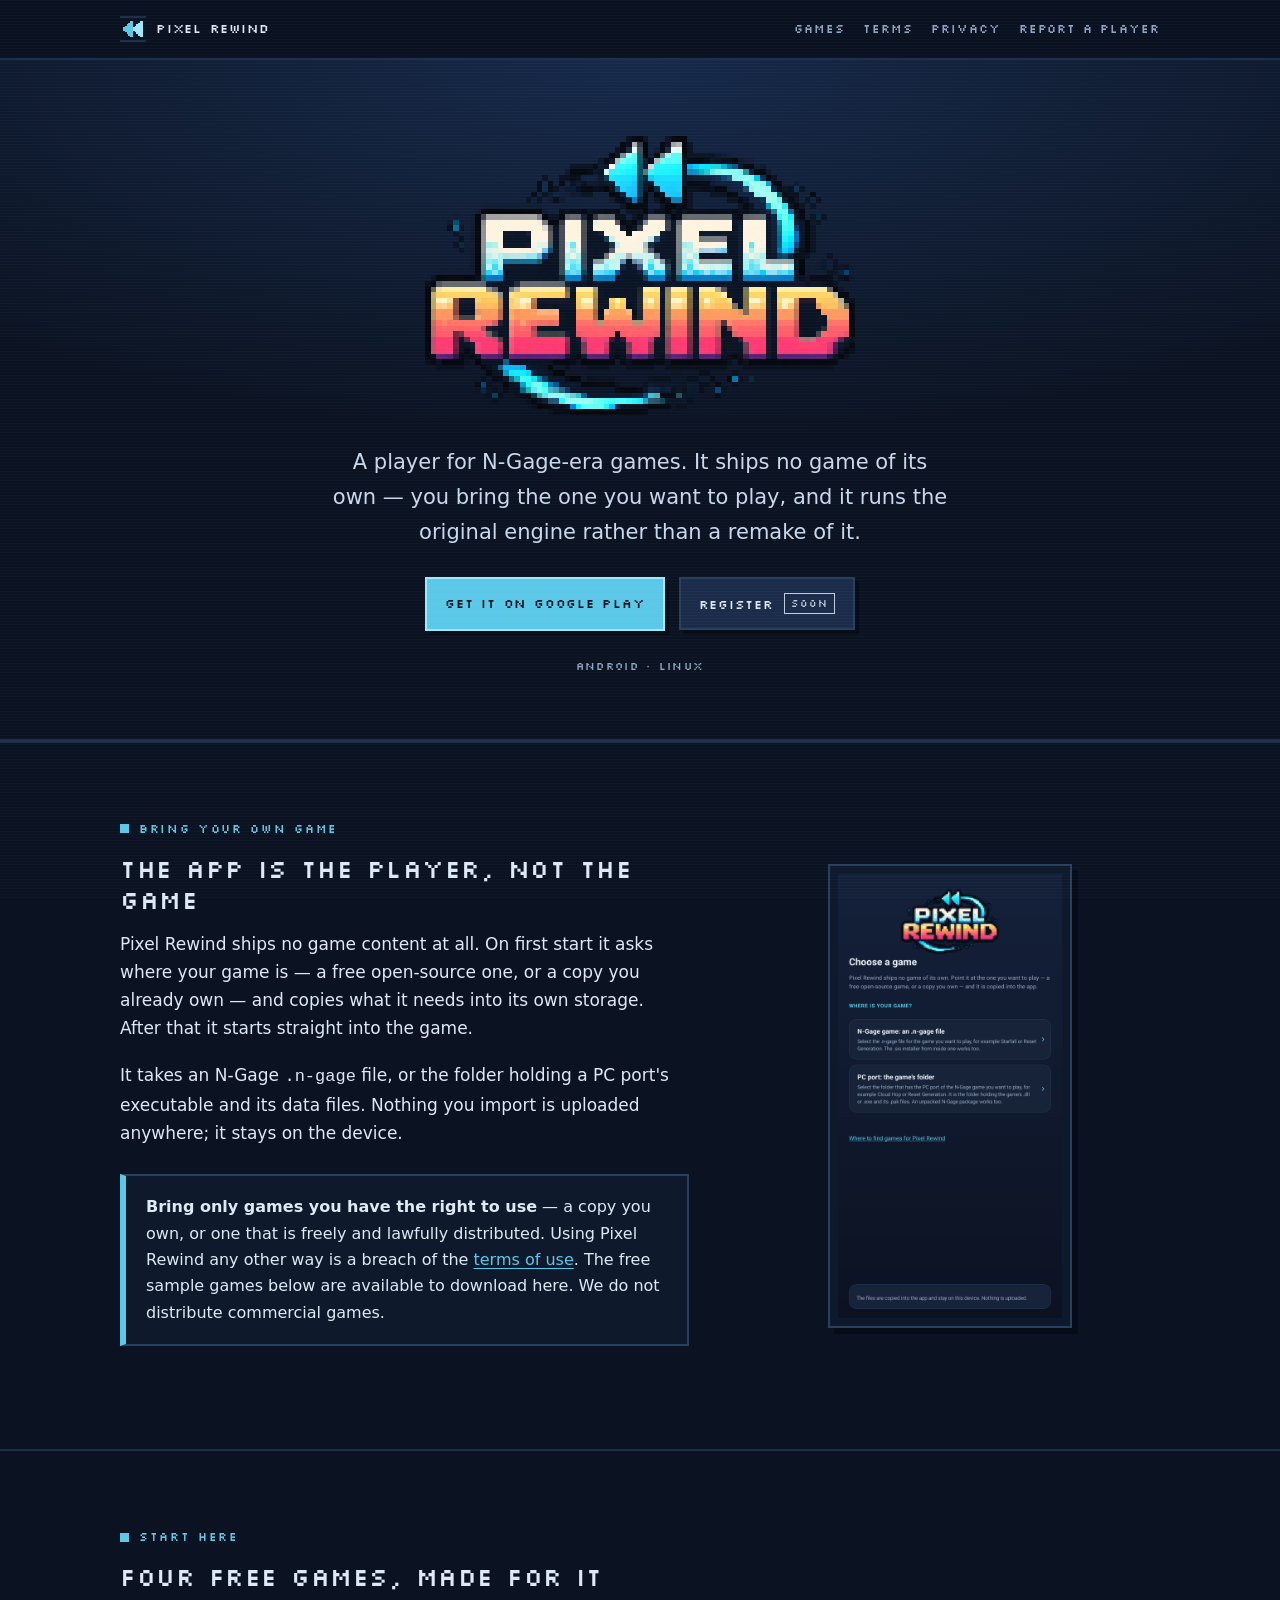
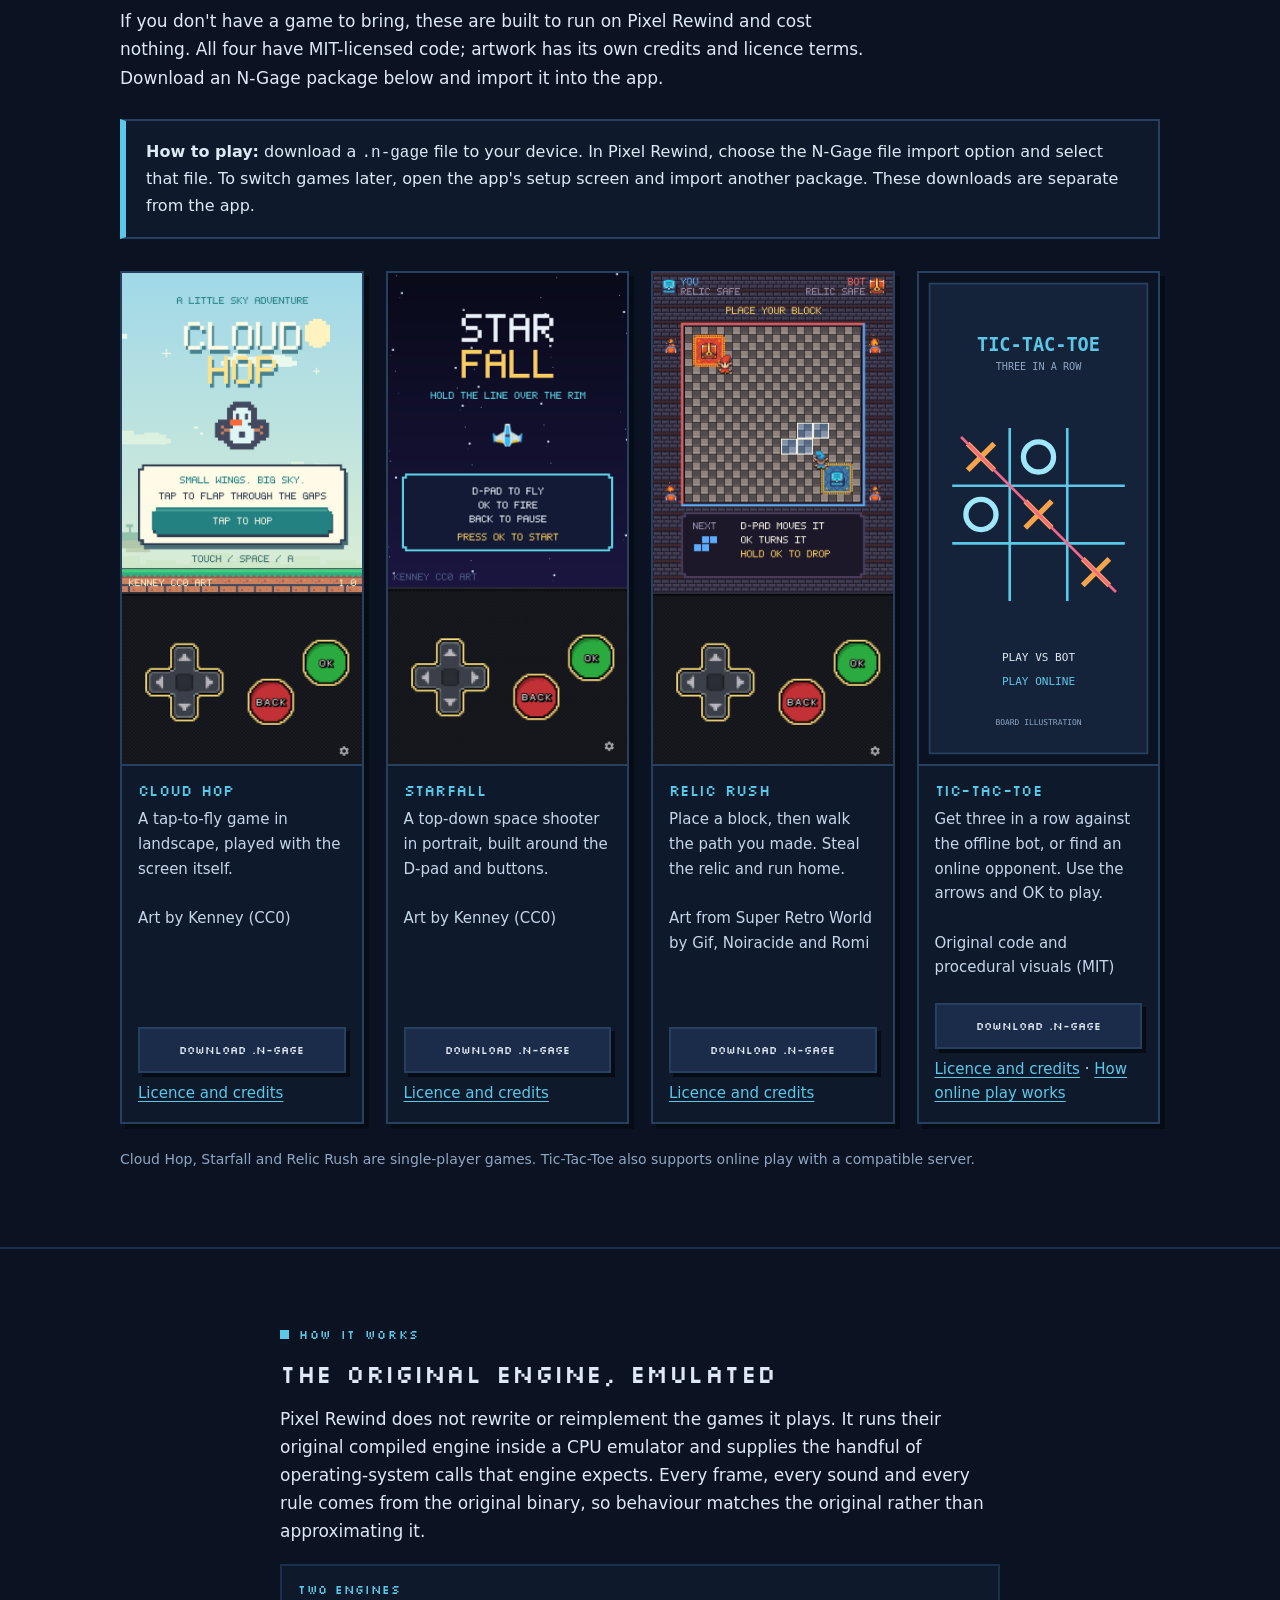
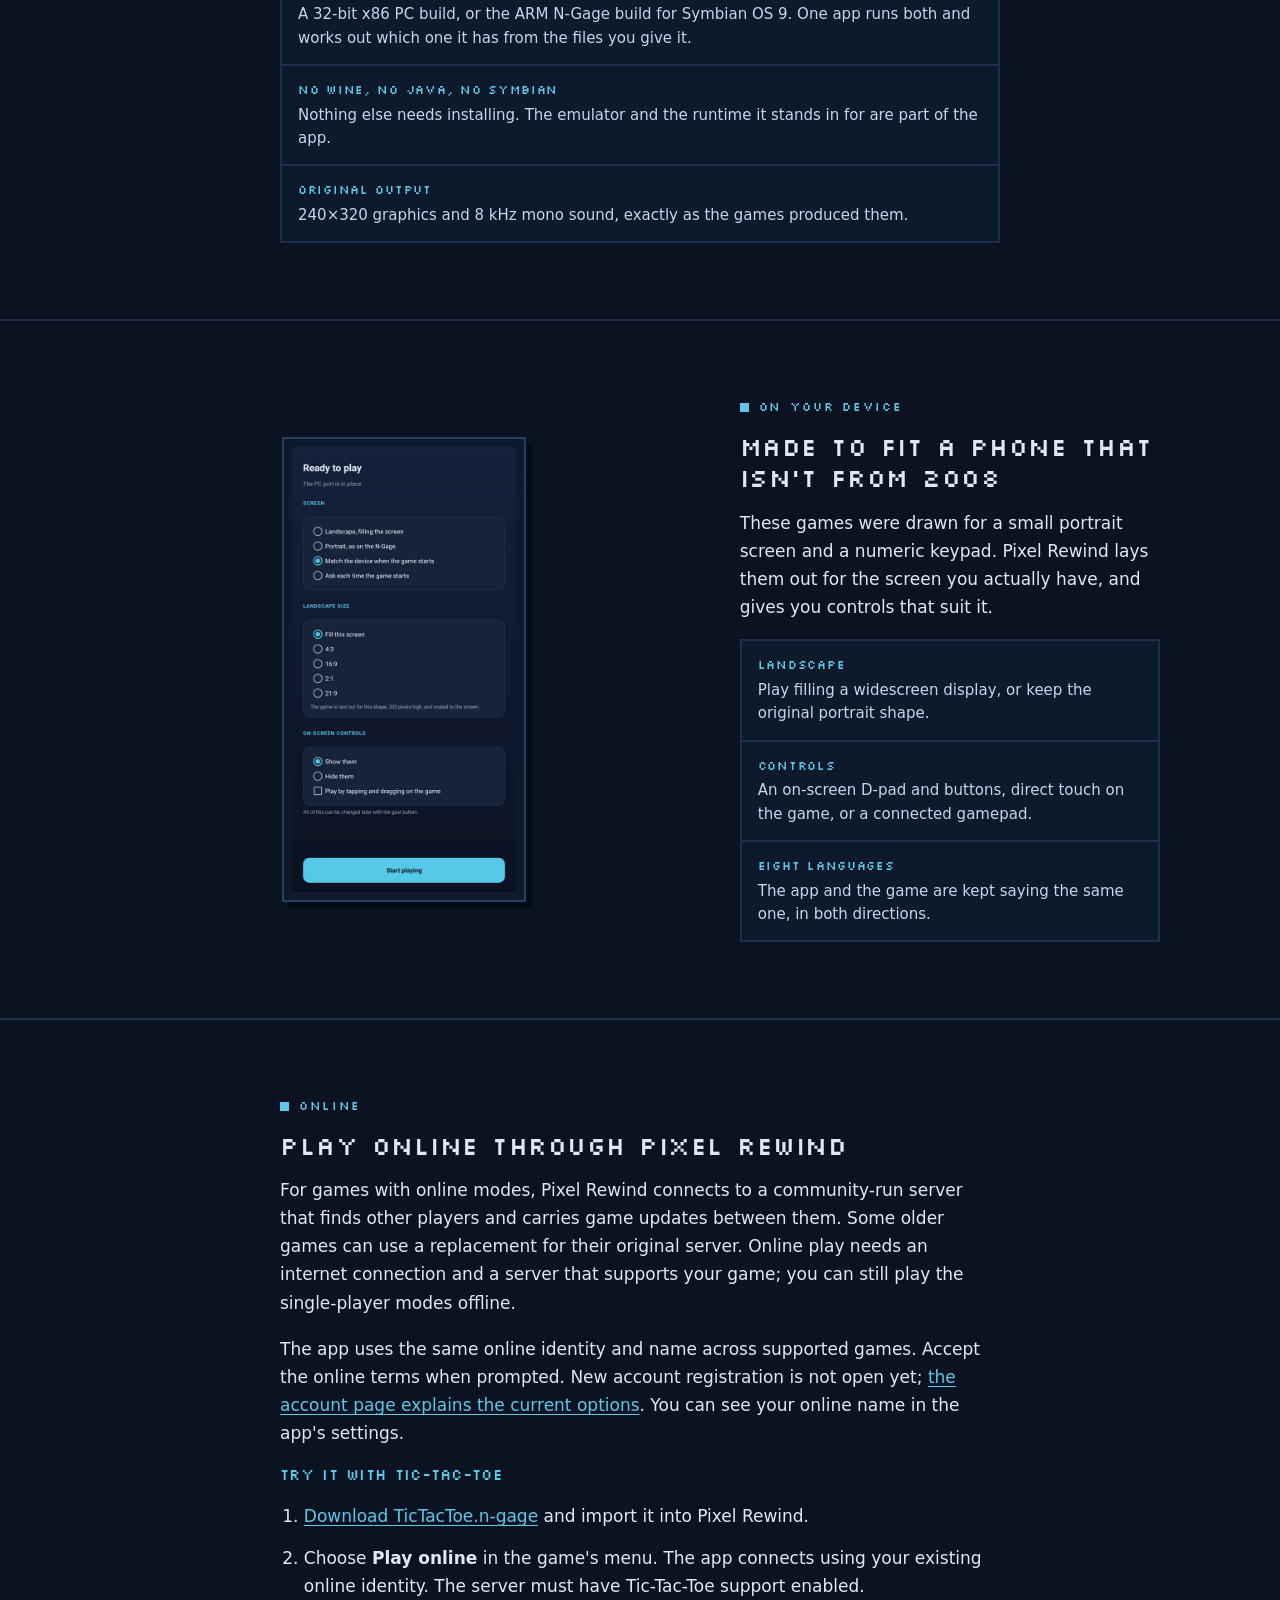
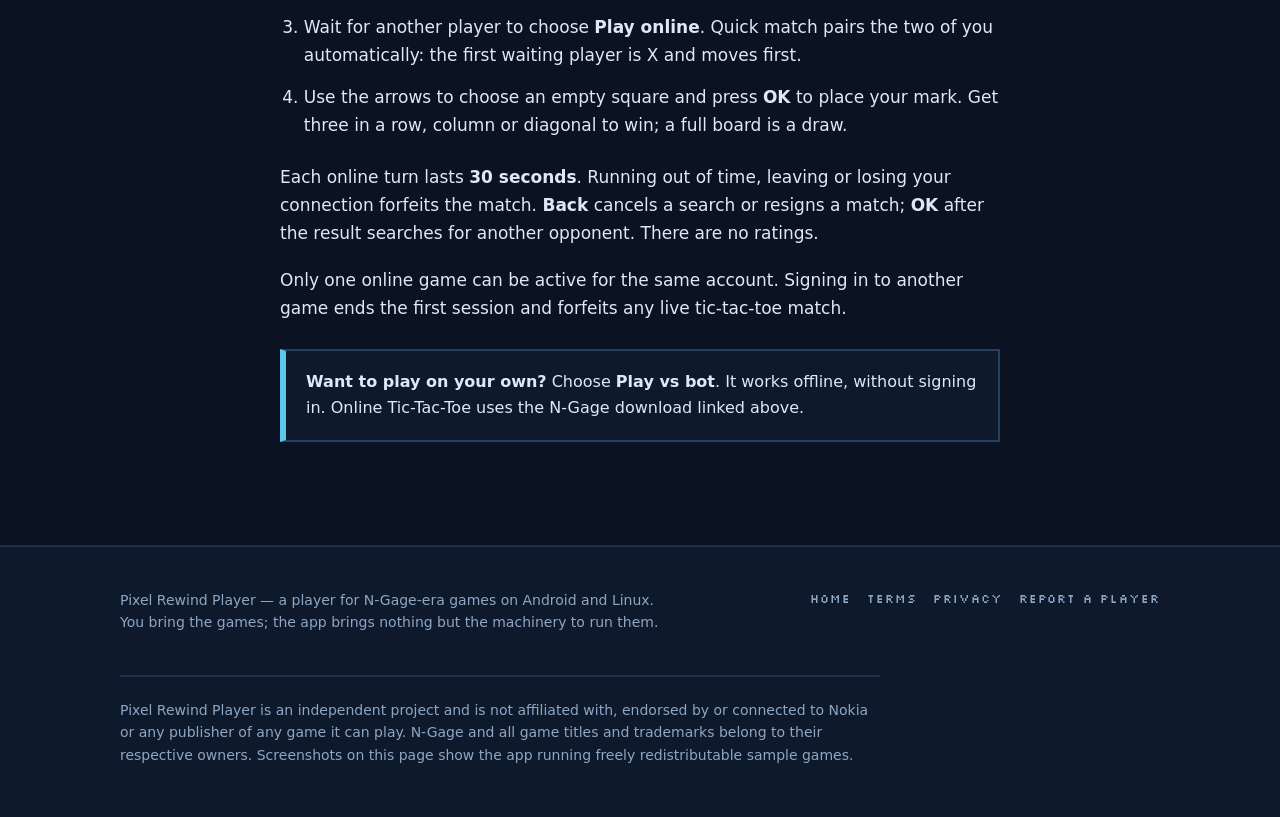
==== commit a2e8ab3e: "add download files" ====
--- a/index.html
+++ b/index.html
@@ -35,6 +35,7 @@
       <a href="#games">Games</a>
       <a href="terms.html">Terms</a>
       <a href="privacy.html">Privacy</a>
+      <a href="report.html">Report a player</a>
     </nav>
   </div>
 </header>
@@ -65,7 +66,7 @@
         <p>Pixel Rewind ships no game content at all. On first start it asks where your game is &mdash; a free open-source one, or a copy you already own &mdash; and copies what it needs into its own storage. After that it starts straight into the game.</p>
         <p>It takes an N-Gage <code>.n-gage</code> file, or the folder holding a PC port's executable and its data files. Nothing you import is uploaded anywhere; it stays on the device.</p>
         <div class="callout">
-          <p><strong>Bring only games you have the right to use</strong> &mdash; a copy you own, or one that is freely and lawfully distributed. Using Pixel Rewind any other way is a breach of the <a href="terms.html">terms of use</a>. We supply no games, and we cannot help you find one.</p>
+          <p><strong>Bring only games you have the right to use</strong> &mdash; a copy you own, or one that is freely and lawfully distributed. Using Pixel Rewind any other way is a breach of the <a href="terms.html">terms of use</a>. The free sample games below are available to download here. We do not distribute commercial games.</p>
         </div>
       </div>
       <div class="screen">
@@ -77,8 +78,12 @@
   <section id="games">
     <div class="wrap">
       <p class="label">Start here</p>
-      <h2>Three free games, made for it</h2>
-      <p class="narrow">If you don't have a game to bring, these are built to run on Pixel Rewind and cost nothing. Each is open source, with artwork that is free to use.</p>
+      <h2>Four free games, made for it</h2>
+      <p class="narrow">If you don't have a game to bring, these are built to run on Pixel Rewind and cost nothing. All four have MIT-licensed code; artwork has its own credits and licence terms. Download an N-Gage package below and import it into the app.</p>
+
+      <div class="callout">
+        <p><strong>How to play:</strong> download a <code>.n-gage</code> file to your device. In Pixel Rewind, choose the N-Gage file import option and select that file. To switch games later, open the app's setup screen and import another package. These downloads are separate from the app.</p>
+      </div>
 
       <div class="games">
         <article class="game">
@@ -87,6 +92,8 @@
             <h3>Cloud Hop</h3>
             <p>A tap-to-fly game in landscape, played with the screen itself.</p>
             <p class="game__credit">Art by Kenney (CC0)</p>
+            <a class="btn game__download" href="public/downloads/CloudHop.n-gage" download aria-label="Download Cloud Hop N-Gage package">Download .n-gage</a>
+            <p class="game__credit"><a href="public/downloads/notices/cloud-hop.txt">Licence and credits</a></p>
           </div>
         </article>
 
@@ -96,6 +103,8 @@
             <h3>Starfall</h3>
             <p>A top-down space shooter in portrait, built around the D-pad and buttons.</p>
             <p class="game__credit">Art by Kenney (CC0)</p>
+            <a class="btn game__download" href="public/downloads/Starfall.n-gage" download aria-label="Download Starfall N-Gage package">Download .n-gage</a>
+            <p class="game__credit"><a href="public/downloads/notices/starfall.txt">Licence and credits</a></p>
           </div>
         </article>
 
@@ -105,9 +114,22 @@
             <h3>Relic Rush</h3>
             <p>Place a block, then walk the path you made. Steal the relic and run home.</p>
             <p class="game__credit">Art from Super Retro World by Gif, Noiracide and Romi</p>
-          </div>
-        </article>
-      </div>
+            <a class="btn game__download" href="public/downloads/RelicRush.n-gage" download aria-label="Download Relic Rush N-Gage package">Download .n-gage</a>
+            <p class="game__credit"><a href="public/downloads/notices/relic-rush.txt">Licence and credits</a></p>
+          </div>
+        </article>
+        <article class="game" id="tictactoe">
+          <img src="assets/img/tictactoe-board.svg" alt="Illustration of a tic-tac-toe board with three X marks along a winning diagonal." width="540" height="1108" loading="lazy">
+          <div class="game__body">
+            <h3>Tic-Tac-Toe</h3>
+            <p>Get three in a row against the offline bot, or find an online opponent. Use the arrows and OK to play.</p>
+            <p class="game__credit">Original code and procedural visuals (MIT)</p>
+            <a class="btn game__download" href="public/downloads/TicTacToe.n-gage" download aria-label="Download Tic-Tac-Toe N-Gage package">Download .n-gage</a>
+            <p class="game__credit"><a href="public/downloads/notices/tictactoe.txt">Licence and credits</a> &middot; <a href="#online">How online play works</a></p>
+          </div>
+        </article>
+      </div>
+      <p class="small muted downloads-note">Cloud Hop, Starfall and Relic Rush are single-player games. Tic-Tac-Toe also supports online play with a compatible server.</p>
     </div>
   </section>
 
@@ -145,15 +167,21 @@
   <section id="online">
     <div class="wrap narrow">
       <p class="label">Online</p>
-      <h2>Games that had a server can have one again</h2>
-      <p>Some of these games shipped with online play against servers that were switched off years ago. Where that is the case, Pixel Rewind can connect to a community-run replacement instead, so the original online modes work again.</p>
-      <p>Online play is optional. Nothing about it is required to play on your own, and accounts are not open yet.</p>
-      <div class="btn-row">
-        <button class="btn" type="button" id="register2" aria-disabled="true">
-          Register <span class="chip">Soon</span>
-        </button>
-      </div>
-      <p class="note" id="note2" hidden role="status"></p>
+      <h2>Play online through Pixel Rewind</h2>
+      <p>For games with online modes, Pixel Rewind connects to a community-run server that finds other players and carries game updates between them. Some older games can use a replacement for their original server. Online play needs an internet connection and a server that supports your game; you can still play the single-player modes offline.</p>
+      <p>The app uses the same online identity and name across supported games. Accept the online terms when prompted. New account registration is not open yet; <a href="account.html">the account page explains the current options</a>. You can see your online name in the app's settings.</p>
+      <h3>Try it with Tic-Tac-Toe</h3>
+      <ol class="online-steps">
+        <li><a href="public/downloads/TicTacToe.n-gage" download>Download TicTacToe.n-gage</a> and import it into Pixel Rewind.</li>
+        <li>Choose <strong>Play online</strong> in the game's menu. The app connects using your existing online identity. The server must have Tic-Tac-Toe support enabled.</li>
+        <li>Wait for another player to choose <strong>Play online</strong>. Quick match pairs the two of you automatically: the first waiting player is X and moves first.</li>
+        <li>Use the arrows to choose an empty square and press <strong>OK</strong> to place your mark. Get three in a row, column or diagonal to win; a full board is a draw.</li>
+      </ol>
+      <p>Each online turn lasts <strong>30 seconds</strong>. Running out of time, leaving or losing your connection forfeits the match. <strong>Back</strong> cancels a search or resigns a match; <strong>OK</strong> after the result searches for another opponent. There are no ratings.</p>
+      <p>Only one online game can be active for the same account. Signing in to another game ends the first session and forfeits any live tic-tac-toe match.</p>
+      <div class="callout">
+        <p><strong>Want to play on your own?</strong> Choose <strong>Play vs bot</strong>. It works offline, without signing in. Online Tic-Tac-Toe uses the N-Gage download linked above.</p>
+      </div>
     </div>
   </section>
 
@@ -168,10 +196,11 @@
         <a href="index.html">Home</a>
         <a href="terms.html">Terms</a>
         <a href="privacy.html">Privacy</a>
+        <a href="report.html">Report a player</a>
       </nav>
     </div>
     <p class="disclaimer">
-      Pixel Rewind Player is an independent project and is not affiliated with, endorsed by or connected to Nokia, RedLynx, or any publisher of any game it can play. N-Gage and all game titles and trademarks belong to their respective owners. Screenshots on this page show the app running freely redistributable sample games.
+      Pixel Rewind Player is an independent project and is not affiliated with, endorsed by or connected to Nokia or any publisher of any game it can play. N-Gage and all game titles and trademarks belong to their respective owners. Screenshots on this page show the app running freely redistributable sample games.
     </p>
   </div>
 </footer>
--- a/assets/css/style.css
+++ b/assets/css/style.css
@@ -307,7 +307,8 @@
   grid-template-columns: 1fr;
   margin-top: 32px;
 }
-@media (min-width: 680px) { .games { grid-template-columns: repeat(3, 1fr); } }
+@media (min-width: 680px) { .games { grid-template-columns: repeat(2, minmax(0, 1fr)); } }
+@media (min-width: 1000px) { .games { grid-template-columns: repeat(4, minmax(0, 1fr)); } }
 
 .game {
   border: 2px solid var(--line);
@@ -317,7 +318,11 @@
   flex-direction: column;
 }
 .game img { width: 100%; border-bottom: 2px solid var(--line); }
-.game__body { padding: 16px; display: grid; gap: 6px; }
+.game__body { padding: 16px; display: flex; flex-direction: column; gap: 6px; flex: 1; }
+.game__download { margin-top: auto; justify-content: center; padding: 12px 10px; font-size: 11px; letter-spacing: 0; }
+.downloads-note { margin-top: 24px; }
+.online-steps { padding-left: 1.4em; margin-bottom: 1.4em; }
+.online-steps li { margin-bottom: 0.8em; }
 .game__body h3 { margin: 0; }
 .game__body p { font-size: 15px; color: #c6d6ea; }
 .game__credit {
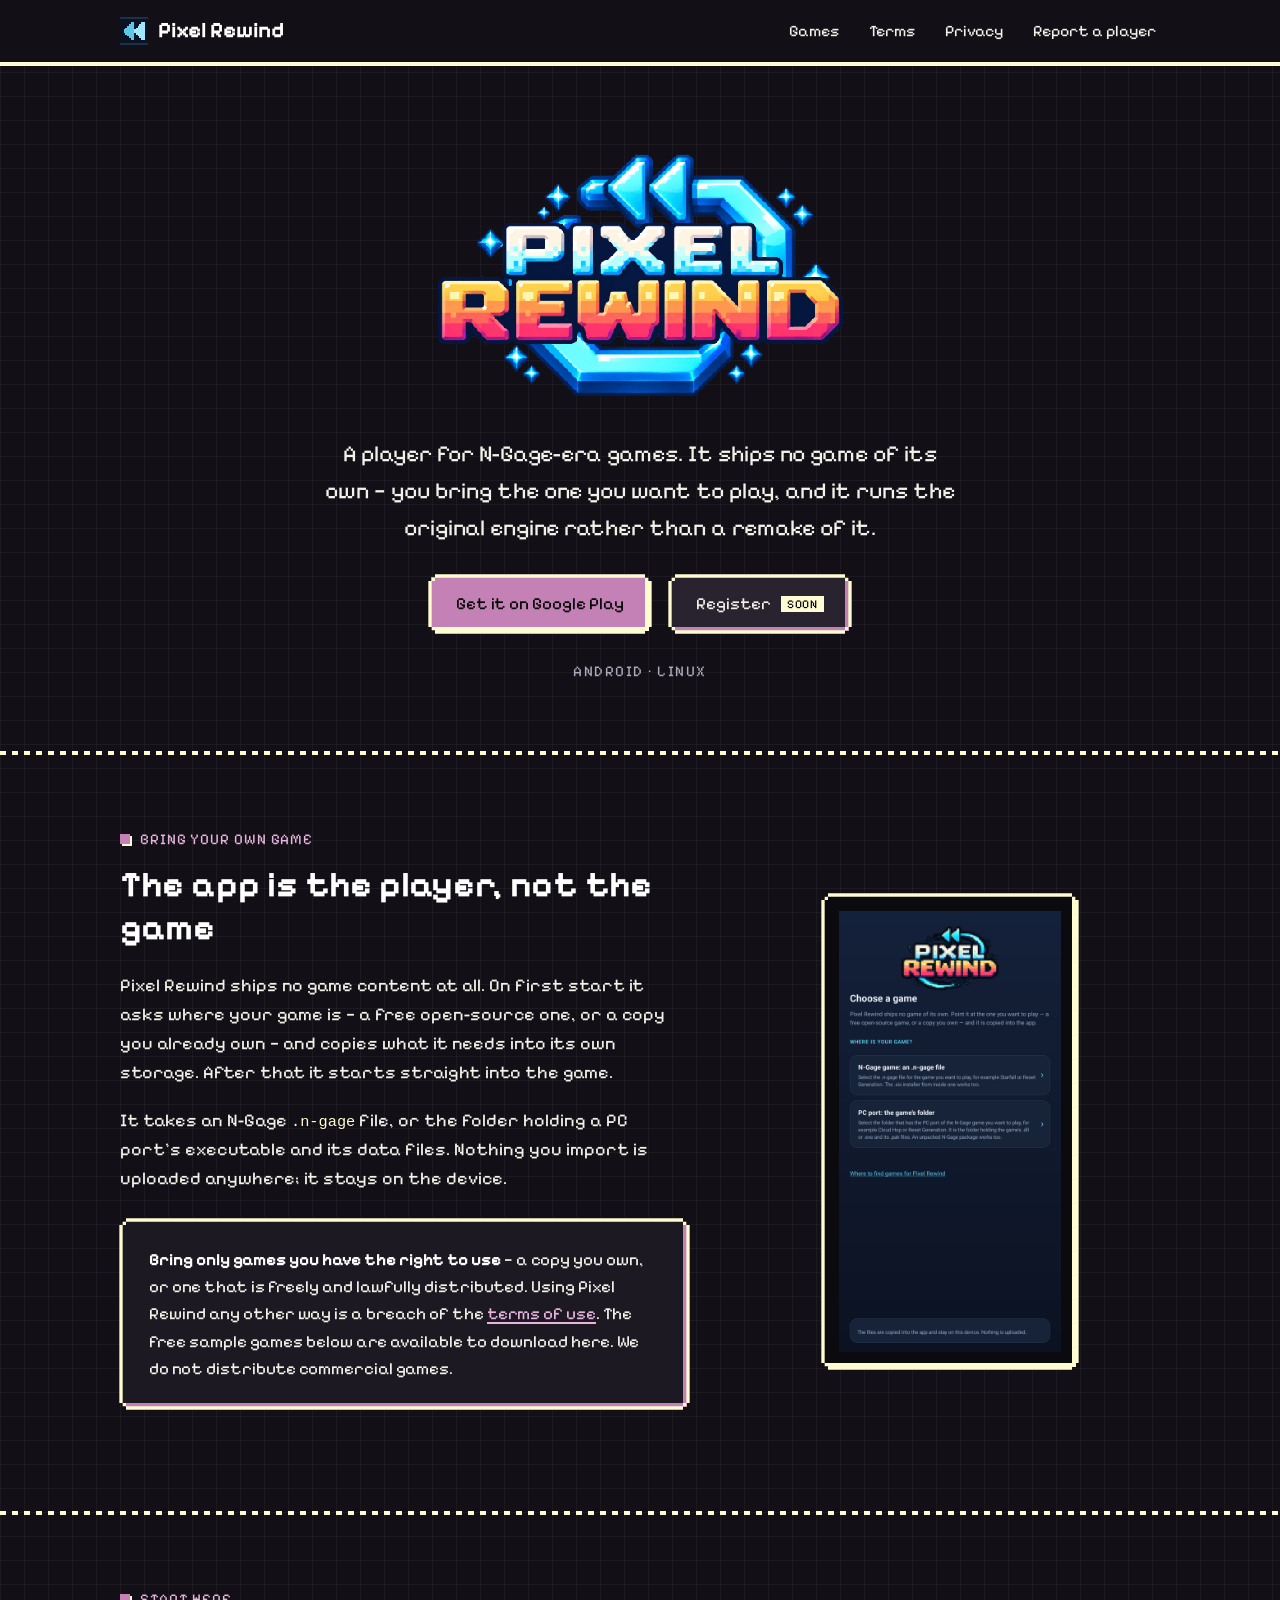
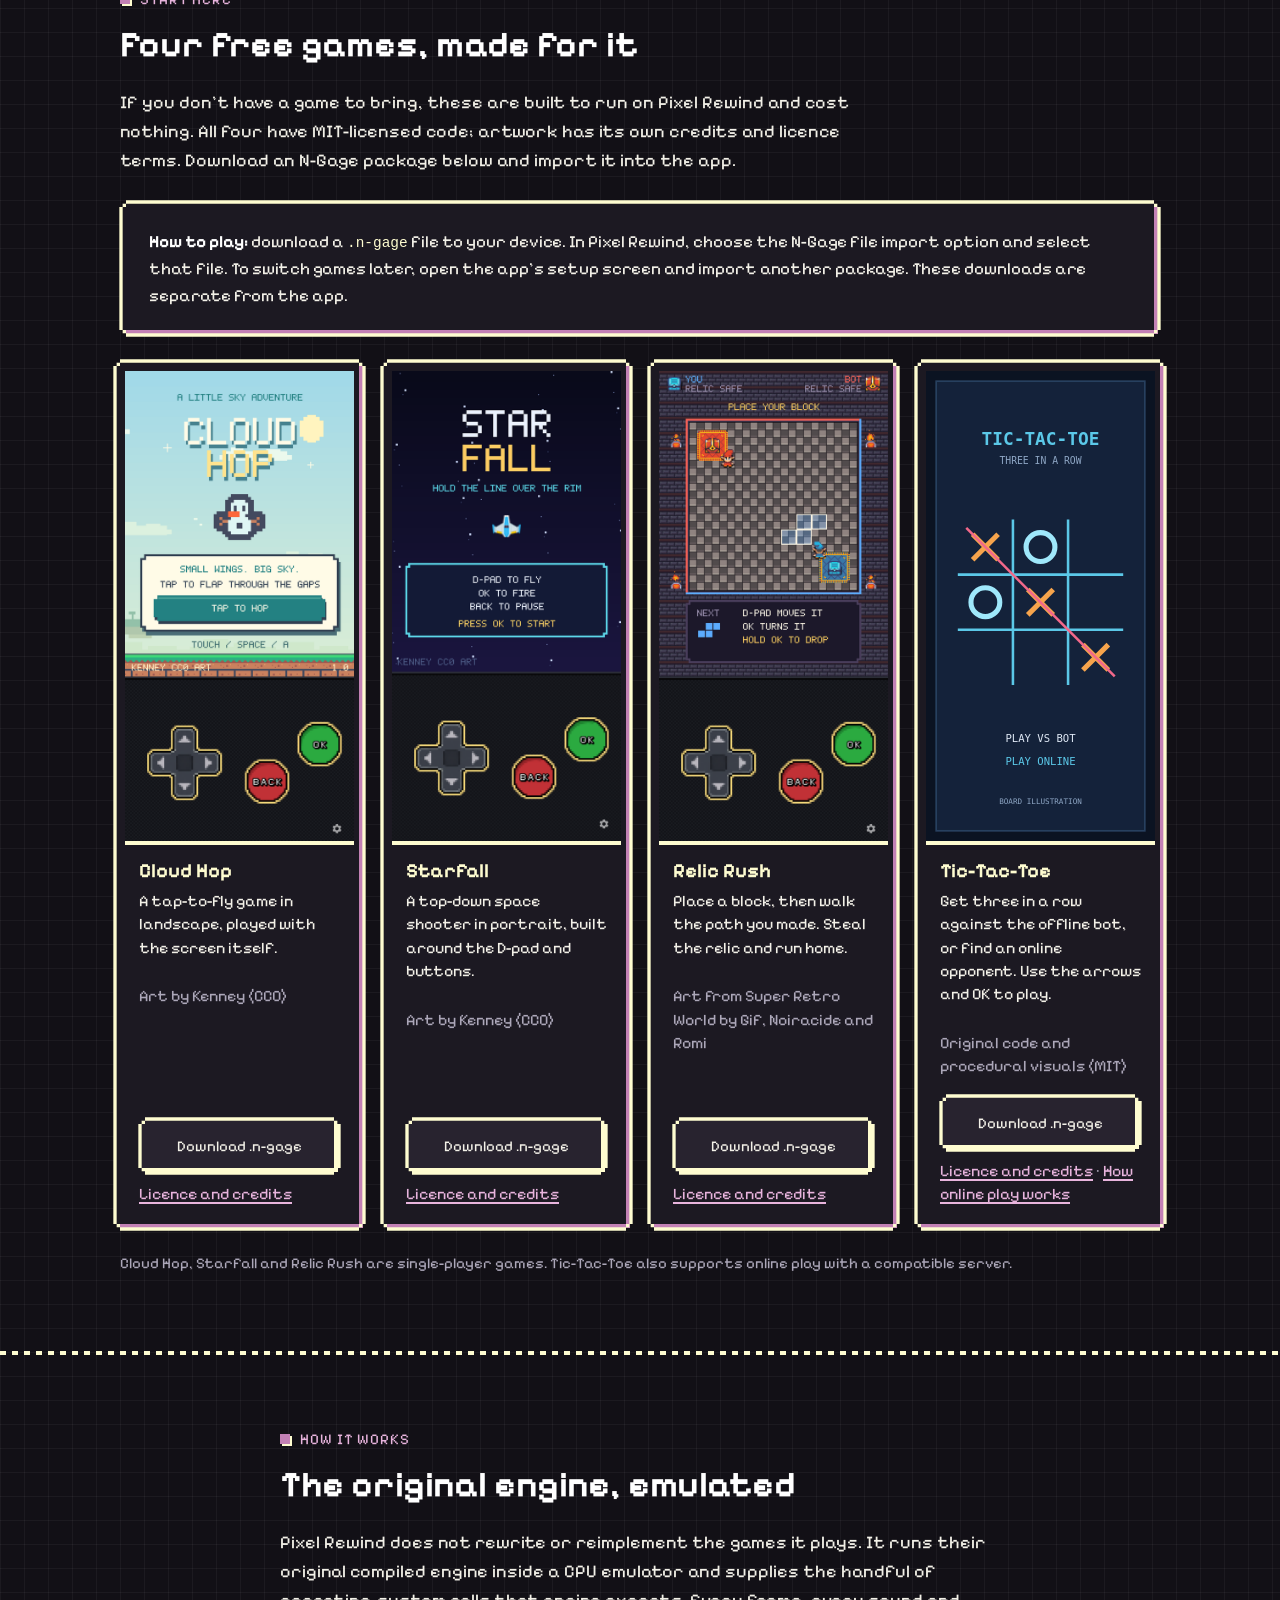
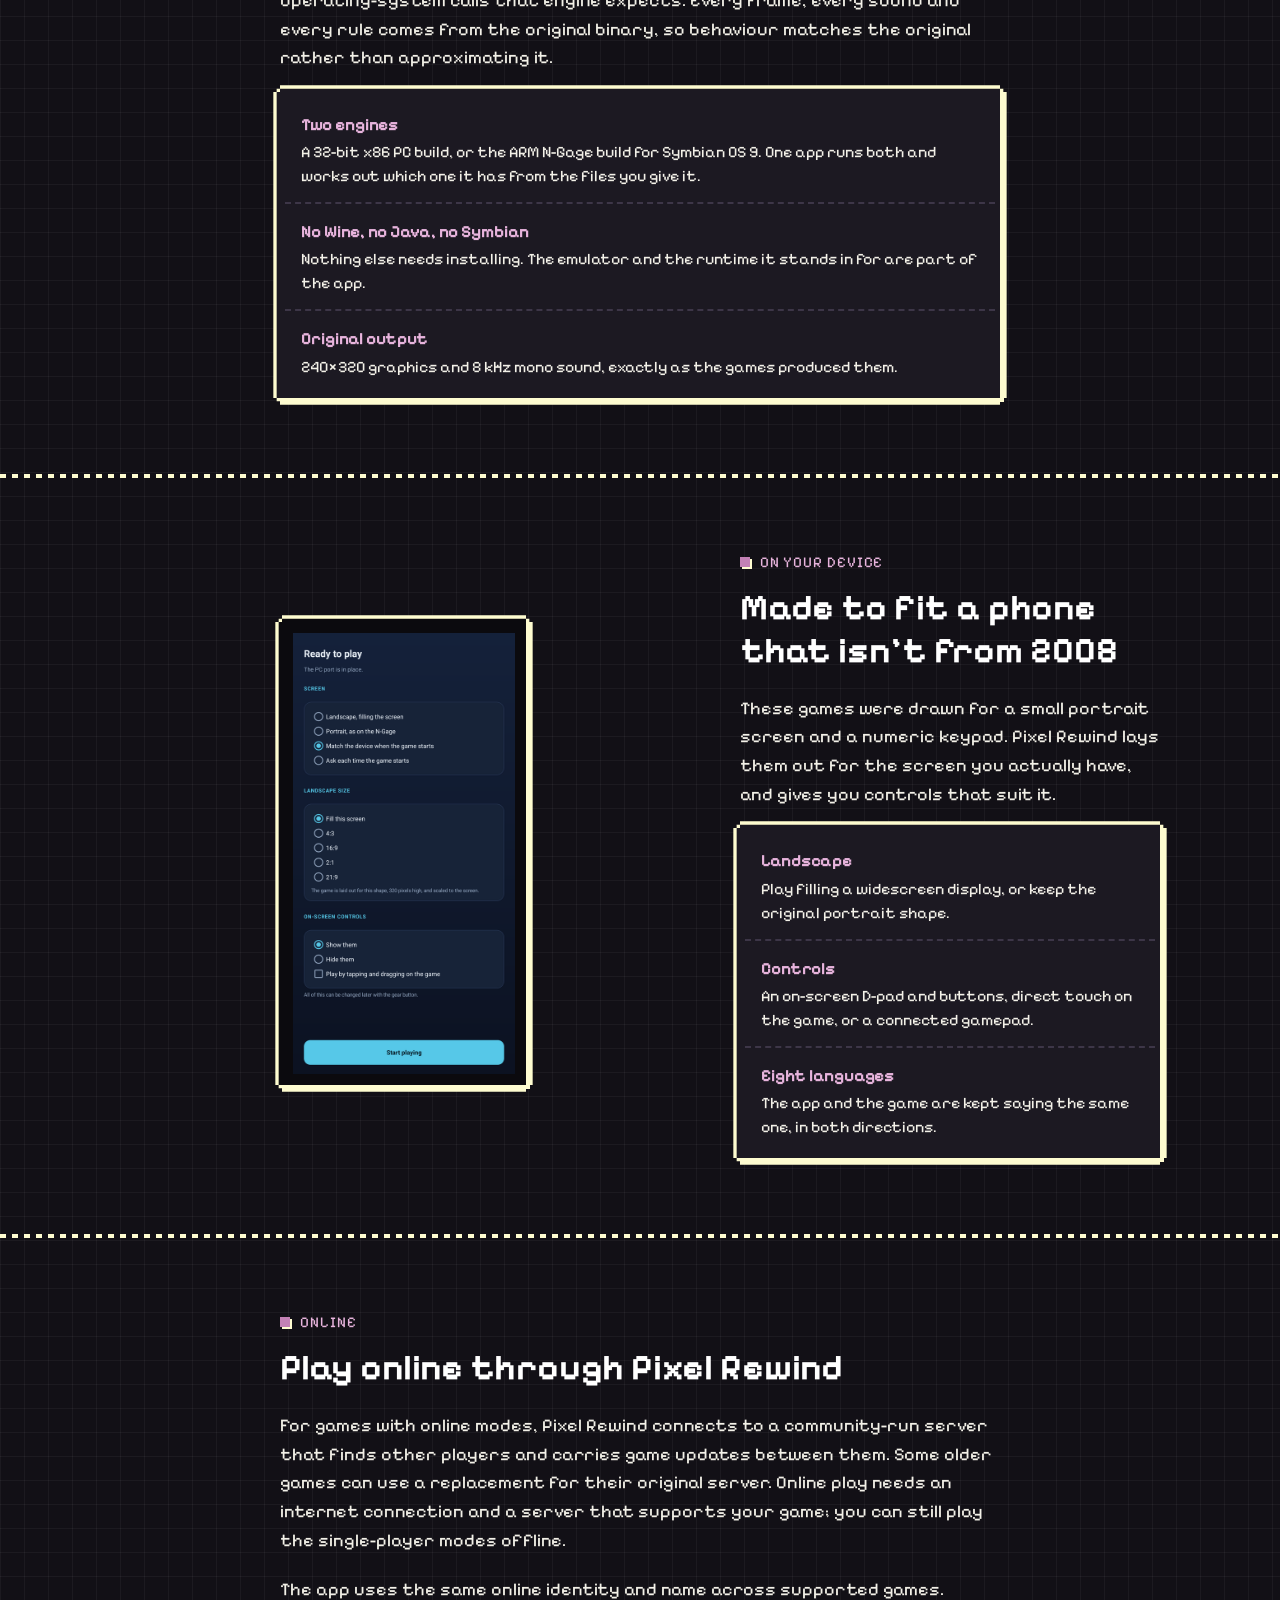
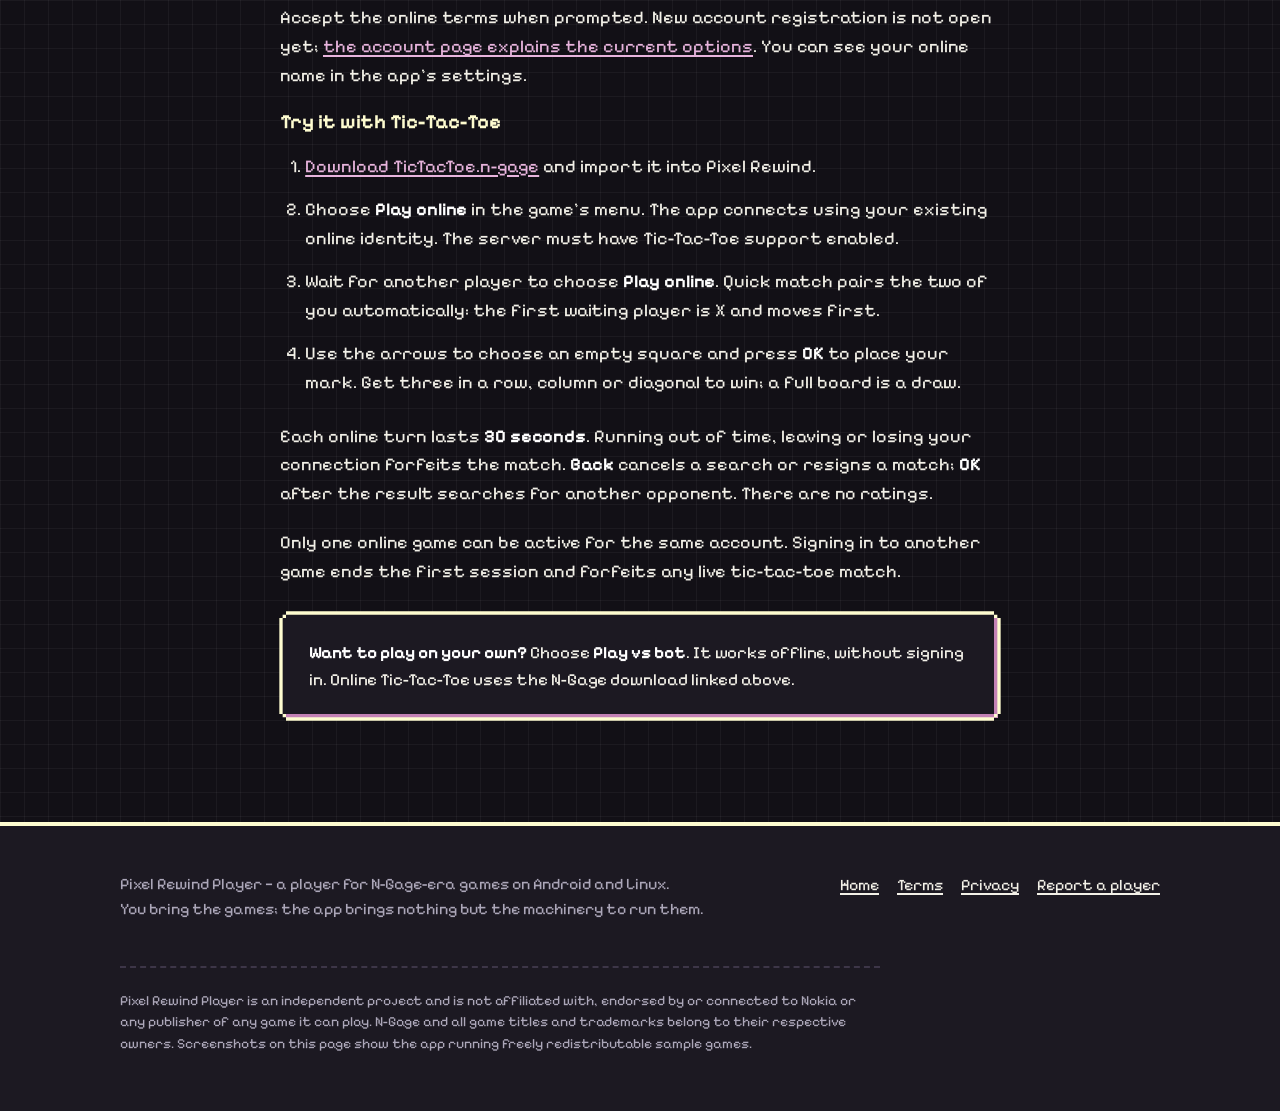
==== commit 8ca3870d: "update website ui" ====
--- a/index.html
+++ b/index.html
@@ -5,7 +5,7 @@
 <meta name="viewport" content="width=device-width, initial-scale=1">
 <title>Pixel Rewind Player</title>
 <meta name="description" content="A player for N-Gage-era games on Android and Linux. It ships no game of its own: you bring the one you want to play, and it runs the original engine rather than a remake.">
-<meta name="theme-color" content="#0b1322">
+<meta name="theme-color" content="#121016">
 <link rel="canonical" href="https://pixel-rewind.github.io/">
 <link rel="icon" href="assets/img/favicon.svg" type="image/svg+xml">
 <meta property="og:title" content="Pixel Rewind Player">
@@ -20,7 +20,7 @@
 <meta name="twitter:card" content="summary_large_image">
 <link rel="preconnect" href="https://fonts.googleapis.com">
 <link rel="preconnect" href="https://fonts.gstatic.com" crossorigin>
-<link href="https://fonts.googleapis.com/css2?family=Silkscreen:wght@400;700&display=swap" rel="stylesheet">
+<link href="https://fonts.googleapis.com/css2?family=Pixelify+Sans:wght@400..700&display=swap" rel="stylesheet">
 <link rel="stylesheet" href="assets/css/style.css">
 </head>
 <body>
--- a/assets/css/style.css
+++ b/assets/css/style.css
@@ -1,24 +1,37 @@
-/* Pixel Rewind Player - site styles.
-   Blocky on purpose: no rounded corners, no blurred shadows, integer offsets. */
+/* Pixel Rewind Player - site styles. Dark only.
+   The look follows RetroUI (https://retroui.io, BSD-3-Clause, Dakshi Goel) in its dark theme:
+   graph-paper page, pixel-stepped light frames drawn with an 8x8 SVG border-image, and a hard
+   bevel shadow in the frame's accent colour. No rounded corners, no blurred shadows. */
 
 :root {
-  --bg:         #0b1322;
-  --bg-2:       #0e1a2c;
-  --panel:      #14223a;
-  --panel-2:    #1a2c49;
-  --line:       #27405f;
-  --line-soft:  #1c2f4c;
-  --cyan:       #5bc8e8;
-  --cyan-bright:#9fe8fb;
-  --cyan-dim:   #3f8aa8;
-  --amber:      #f6a44c;
-  --pink:       #f2688a;
-  --text:       #dfe8f5;
-  --muted:      #8ea6c4;
-  --shadow:     #050c16;
-
-  --display: "Silkscreen", "Courier New", monospace;
-  --body: system-ui, -apple-system, "Segoe UI", Roboto, Helvetica, Arial, sans-serif;
+  color-scheme: dark;
+
+  --page:       #121016;
+  --grid:       rgba(255, 255, 255, 0.045);
+  --panel:      #1c1922;
+  --panel-2:    #28232f;
+  --panel-3:    #352e3e;
+  --well:       #0b0a0e;
+  --line:       #fefcd0;
+  --line-soft:  #3d3648;
+  --text:       #f3f1e8;
+  --muted:      #aca7b9;
+  --cream:      #fefcd0;
+  --mauve:      #c381b5;
+  --mauve-2:    #d29bc6;
+  --mauve-text: #e8b4dd;
+  --on-accent:  #000000;
+  --amber:      #f2b65a;
+  --pink:       #ff7d9c;
+  --green:      #7fd99a;
+
+  /* RetroUI's frame: a ring of single pixels, sliced 3/8 so the corners keep their step.
+     The fill is --line; a data URI cannot read a custom property, so keep the two in step. */
+  --frame: url("data:image/svg+xml,%3Csvg xmlns='http://www.w3.org/2000/svg' width='8' height='8'%3E%3Cpath d='M3 1h1v1h-1zM4 1h1v1h-1zM2 2h1v1h-1zM5 2h1v1h-1zM1 3h1v1h-1zM6 3h1v1h-1zM1 4h1v1h-1zM6 4h1v1h-1zM2 5h1v1h-1zM5 5h1v1h-1zM3 6h1v1h-1zM4 6h1v1h-1z' fill='%23fefcd0'/%3E%3C/svg%3E");
+
+  --display: "Pixelify Sans", "Courier New", monospace;
+  --body: "Pixelify Sans", system-ui, -apple-system, "Segoe UI", Roboto, Helvetica, Arial, sans-serif;
+  --mono: ui-monospace, "SFMono-Regular", Menlo, Consolas, monospace;
 
   --gutter: 20px;
   --measure: 1080px;
@@ -30,26 +43,17 @@
 
 body {
   margin: 0;
-  background: var(--bg);
   color: var(--text);
   font-family: var(--body);
-  font-size: 17px;
-  line-height: 1.65;
+  font-size: 18px;
+  line-height: 1.6;
   -webkit-text-size-adjust: 100%;
-}
-
-/* Scanlines. Faint enough to read as texture, not as a gimmick. */
-body::after {
-  content: "";
-  position: fixed;
-  inset: 0;
-  z-index: 90;
-  pointer-events: none;
-  background: repeating-linear-gradient(
-    to bottom,
-    rgba(255, 255, 255, 0.022) 0 1px,
-    transparent 1px 3px
-  );
+  font-variant-ligatures: none;
+  background-color: var(--page);
+  background-image:
+    linear-gradient(var(--grid) 1px, transparent 1px),
+    linear-gradient(90deg, var(--grid) 1px, transparent 1px);
+  background-size: 24px 24px;
 }
 
 /* height:auto is load-bearing: the width/height attributes on each <img> are presentational
@@ -57,10 +61,18 @@
    picture. Keep it whenever an image is sized by CSS. */
 img { max-width: 100%; display: block; height: auto; }
 
-a { color: var(--cyan); text-decoration-thickness: 1px; text-underline-offset: 3px; }
-a:hover { color: var(--cyan-bright); }
-
-:focus-visible { outline: 2px solid var(--cyan-bright); outline-offset: 3px; }
+a {
+  color: var(--mauve-text);
+  text-decoration-thickness: 2px;
+  text-underline-offset: 3px;
+}
+a:hover { color: var(--cream); }
+
+:focus-visible { outline: 3px solid var(--mauve-2); outline-offset: 3px; }
+
+code { font-family: var(--mono); font-size: 0.85em; color: var(--cream); }
+
+strong, b { color: #ffffff; }
 
 .wrap {
   width: 100%;
@@ -71,43 +83,62 @@
 
 .narrow { max-width: 760px; }
 
+/* ---------------------------------------------------------------- the pixel frame */
+
+/* Anything framed sets --fill (inside) and --edge (the bevel along the bottom and right).
+   --px is the border width; the frame's line and its outset both scale with it, and draw
+   about 1.4 x --px outside the box, so framed neighbours need at least that much space. */
+.btn, .tool, .tab, .callout, .screen, .facts, .game {
+  --px: 5px;
+  --sh: 2px;
+  --fill: var(--panel);
+  --edge: var(--mauve);
+  background-color: var(--fill);
+  border: var(--px) solid var(--line);
+  border-image: var(--frame) 3 / 2 / 2 stretch;
+  box-shadow:
+    var(--sh) var(--sh) 0 var(--sh) var(--edge),
+    calc(var(--sh) * -1) calc(var(--sh) * -1) 0 var(--sh) var(--fill);
+}
+
 /* ---------------------------------------------------------------- type */
 
 h1, h2, h3 {
   font-family: var(--display);
-  font-weight: 400;
-  line-height: 1.25;
-  letter-spacing: 0.02em;
+  font-weight: 700;
+  line-height: 1.2;
   margin: 0 0 0.6em;
-}
-
-h2 { font-size: clamp(19px, 2.6vw, 25px); }
-h3 { font-size: 15px; color: var(--cyan); }
+  color: #ffffff;
+}
+
+h2 { font-size: clamp(26px, 3.4vw, 36px); }
+h3 { font-size: 20px; color: var(--cream); }
 
 p { margin: 0 0 1.1em; }
 p:last-child { margin-bottom: 0; }
 
-.lede { font-size: clamp(18px, 2.1vw, 21px); color: #c9d8ec; }
+.lede { font-size: clamp(19px, 2.2vw, 23px); }
 .muted { color: var(--muted); }
-.small { font-size: 14px; line-height: 1.6; }
-
-/* A section label: cyan block, then the word. */
+.small { font-size: 15px; line-height: 1.55; }
+
+/* A section label: mauve block, then the word. */
 .label {
   font-family: var(--display);
-  font-size: 12px;
-  letter-spacing: 0.14em;
+  font-size: 15px;
+  letter-spacing: 0.06em;
   text-transform: uppercase;
-  color: var(--cyan);
+  color: var(--mauve-text);
   display: flex;
   align-items: center;
   gap: 10px;
-  margin-bottom: 14px;
+  margin-bottom: 12px;
 }
 .label::before {
   content: "";
-  width: 9px;
-  height: 9px;
-  background: var(--cyan);
+  width: 10px;
+  height: 10px;
+  background: var(--mauve);
+  box-shadow: 2px 2px 0 var(--cream);
   flex: none;
 }
 
@@ -117,9 +148,8 @@
   position: sticky;
   top: 0;
   z-index: 80;
-  background: rgba(11, 19, 34, 0.94);
-  border-bottom: 2px solid var(--line-soft);
-  backdrop-filter: blur(6px);
+  background: var(--page);
+  border-bottom: 4px solid var(--line);
 }
 
 .topbar__in {
@@ -127,7 +157,7 @@
   align-items: center;
   justify-content: space-between;
   gap: 16px;
-  min-height: 58px;
+  min-height: 62px;
 }
 
 .brand {
@@ -135,69 +165,64 @@
   align-items: center;
   gap: 10px;
   font-family: var(--display);
-  font-size: 13px;
-  letter-spacing: 0.06em;
+  font-weight: 700;
+  font-size: 22px;
+  color: #ffffff;
+  text-decoration: none;
+  white-space: nowrap;
+}
+.brand:hover { color: var(--cream); }
+.brand img { width: 28px; height: 28px; image-rendering: pixelated; }
+
+.nav {
+  display: flex;
+  gap: 22px;
+  font-family: var(--display);
+  font-size: 16px;
+}
+.nav a { color: var(--text); text-decoration: none; padding: 2px 4px; }
+.nav a:hover { background: var(--panel-3); color: var(--text); }
+.nav a[aria-current="page"] { background: var(--mauve); color: var(--on-accent); }
+
+/* ---------------------------------------------------------------- buttons */
+
+.btn {
+  --fill: var(--panel-2);
+  display: inline-flex;
+  align-items: center;
+  gap: 10px;
+  font-family: var(--display);
+  font-size: 17px;
+  line-height: 1.2;
+  text-decoration: none;
   color: var(--text);
-  text-decoration: none;
-}
-.brand:hover { color: var(--cyan-bright); }
-.brand img { width: 26px; height: 26px; image-rendering: pixelated; }
-
-.nav {
-  display: flex;
-  gap: 18px;
-  font-family: var(--display);
+  padding: 8px 16px;
+  margin: 8px;
+  cursor: pointer;
+}
+.btn:hover { --fill: var(--panel-3); color: var(--text); }
+.btn:active {
+  transform: translateY(2px);
+  box-shadow:
+    var(--sh) var(--sh) 0 var(--sh) var(--fill),
+    calc(var(--sh) * -1) calc(var(--sh) * -1) 0 var(--sh) var(--fill);
+}
+
+.btn--primary { --fill: var(--mauve); --edge: var(--cream); color: var(--on-accent); }
+.btn--primary:hover { --fill: var(--mauve-2); color: var(--on-accent); }
+
+.btn[aria-disabled="true"] { cursor: default; }
+.btn[aria-disabled="true"]:hover { --fill: var(--panel-2); }
+.btn[aria-disabled="true"]:active { transform: none; }
+
+/* The "soon" chip that rides inside a button. */
+.chip {
   font-size: 12px;
   letter-spacing: 0.08em;
   text-transform: uppercase;
-}
-.nav a { color: var(--muted); text-decoration: none; }
-.nav a:hover, .nav a[aria-current="page"] { color: var(--cyan); }
-
-/* ---------------------------------------------------------------- buttons */
-
-.btn {
-  display: inline-flex;
-  align-items: center;
-  gap: 10px;
-  font-family: var(--display);
-  font-size: 13px;
-  letter-spacing: 0.06em;
-  text-transform: uppercase;
-  text-decoration: none;
-  color: var(--text);
-  background: var(--panel-2);
-  border: 2px solid var(--line);
-  padding: 14px 18px;
-  box-shadow: 4px 4px 0 var(--shadow);
-  cursor: pointer;
-  transition: transform 0.06s steps(2), box-shadow 0.06s steps(2);
-}
-.btn:hover { border-color: var(--cyan-dim); color: var(--text); }
-.btn:active {
-  transform: translate(2px, 2px);
-  box-shadow: 2px 2px 0 var(--shadow);
-}
-
-.btn--primary {
-  background: var(--cyan);
-  color: #05121c;
-  border-color: var(--cyan-bright);
-}
-.btn--primary:hover { background: var(--cyan-bright); color: #05121c; }
-
-.btn[aria-disabled="true"] { cursor: default; }
-.btn[aria-disabled="true"]:hover { border-color: var(--line); }
-.btn--primary[aria-disabled="true"] { opacity: 0.92; }
-.btn--primary[aria-disabled="true"]:hover { background: var(--cyan); }
-
-/* The "soon" chip that rides inside a button. */
-.chip {
-  font-size: 10px;
-  letter-spacing: 0.1em;
-  padding: 3px 6px;
-  border: 1px solid currentColor;
-  opacity: 0.85;
+  padding: 1px 6px;
+  background: var(--cream);
+  color: var(--on-accent);
 }
 
 .btn-row {
@@ -209,8 +234,7 @@
 
 .note {
   font-family: var(--display);
-  font-size: 11px;
-  letter-spacing: 0.06em;
+  font-size: 15px;
   color: var(--amber);
   margin-top: 14px;
   min-height: 1em;
@@ -220,11 +244,8 @@
 /* ---------------------------------------------------------------- hero */
 
 .hero {
-  border-bottom: 2px solid var(--line-soft);
-  background:
-    radial-gradient(120% 90% at 50% 0%, #16294a 0%, var(--bg) 62%);
   text-align: center;
-  padding: clamp(40px, 7vw, 76px) 0 clamp(36px, 6vw, 64px);
+  padding: clamp(40px, 7vw, 80px) 0 clamp(40px, 6vw, 68px);
 }
 
 .hero__logo {
@@ -233,27 +254,34 @@
   image-rendering: pixelated;
 }
 
-.hero .lede { max-width: 620px; margin-inline: auto; }
-
-.hero .btn-row { justify-content: center; margin-top: 28px; }
+.hero .lede { max-width: 640px; margin-inline: auto; }
+
+.hero .btn-row { justify-content: center; margin-top: 26px; }
 
 .platforms {
   font-family: var(--display);
-  font-size: 11px;
-  letter-spacing: 0.12em;
+  font-size: 15px;
+  letter-spacing: 0.1em;
   text-transform: uppercase;
   color: var(--muted);
-  margin-top: 26px;
+  margin-top: 24px;
 }
 
 /* ---------------------------------------------------------------- sections */
 
 section { padding: clamp(44px, 6vw, 76px) 0; }
-section + section { border-top: 2px solid var(--line-soft); }
+
+/* A dashed row of pixels between sections. */
+section + section {
+  background-image: linear-gradient(90deg, var(--line) 50%, transparent 50%);
+  background-size: 12px 4px;
+  background-repeat: repeat-x;
+  background-position: top left;
+}
 
 .split {
   display: grid;
-  gap: clamp(28px, 4vw, 52px);
+  gap: clamp(32px, 4vw, 56px);
   grid-template-columns: 1fr;
   align-items: center;
 }
@@ -263,112 +291,104 @@
   .split--flip > :first-child { order: 2; }
 }
 
-/* A screenshot in a chunky frame. */
+/* A screenshot in a pixel frame. */
 .screen {
-  border: 2px solid var(--line);
-  background: var(--bg-2);
-  box-shadow: 6px 6px 0 var(--shadow);
-  padding: 8px;
+  --fill: var(--well);
+  --edge: var(--cream);
+  padding: 6px;
   max-width: 244px;
   margin-inline: auto;
 }
 .screen img { width: 100%; }
 
 .facts {
+  --edge: var(--cream);
   list-style: none;
-  margin: 0;
+  margin: 12px 0 0;
   padding: 0;
   display: grid;
-  gap: 2px;
-  border: 2px solid var(--line-soft);
-  background: var(--line-soft);
 }
 .facts li {
-  background: var(--bg-2);
   padding: 14px 16px;
   display: grid;
-  gap: 4px;
-}
+  gap: 2px;
+}
+.facts li + li { border-top: 2px dashed var(--line-soft); }
 .facts b {
   font-family: var(--display);
-  font-size: 12px;
-  letter-spacing: 0.06em;
-  text-transform: uppercase;
-  color: var(--cyan);
-  font-weight: 400;
-}
-.facts span { font-size: 15px; color: #c6d6ea; line-height: 1.55; }
+  font-size: 17px;
+  font-weight: 700;
+  color: var(--mauve-text);
+}
+.facts span { font-size: 16px; line-height: 1.5; }
 
 /* ---------------------------------------------------------------- games */
 
 .games {
   display: grid;
-  gap: 22px;
+  gap: 32px 28px;
   grid-template-columns: 1fr;
-  margin-top: 32px;
+  margin-top: 36px;
 }
 @media (min-width: 680px) { .games { grid-template-columns: repeat(2, minmax(0, 1fr)); } }
 @media (min-width: 1000px) { .games { grid-template-columns: repeat(4, minmax(0, 1fr)); } }
 
 .game {
-  border: 2px solid var(--line);
-  background: var(--bg-2);
-  box-shadow: 5px 5px 0 var(--shadow);
   display: flex;
   flex-direction: column;
 }
-.game img { width: 100%; border-bottom: 2px solid var(--line); }
-.game__body { padding: 16px; display: flex; flex-direction: column; gap: 6px; flex: 1; }
-.game__download { margin-top: auto; justify-content: center; padding: 12px 10px; font-size: 11px; letter-spacing: 0; }
-.downloads-note { margin-top: 24px; }
+.game img { width: 100%; border-bottom: 4px solid var(--line); }
+.game__body { padding: 14px; display: flex; flex-direction: column; gap: 6px; flex: 1; }
+.game__download { --edge: var(--cream); margin: auto 6px 6px; justify-content: center; padding: 8px 10px; font-size: 15px; }
+.downloads-note { margin-top: 28px; }
 .online-steps { padding-left: 1.4em; margin-bottom: 1.4em; }
 .online-steps li { margin-bottom: 0.8em; }
 .game__body h3 { margin: 0; }
-.game__body p { font-size: 15px; color: #c6d6ea; }
+.game__body p { font-size: 16px; line-height: 1.45; }
 .game__credit {
-  font-size: 12.5px;
+  font-size: 14px;
   color: var(--muted);
   margin-top: 2px;
 }
 
 /* ---------------------------------------------------------------- prose (legal) */
 
-.prose h2 { margin-top: 2em; }
-.prose h3 { margin-top: 1.9em; margin-bottom: 0.8em; font-size: 14px; letter-spacing: 0.06em; text-transform: uppercase; }
+.prose h2 { margin-top: 1.8em; font-size: clamp(23px, 3vw, 29px); }
+.prose h3 { margin-top: 1.7em; margin-bottom: 0.6em; font-size: 19px; }
 .prose h2:first-of-type { margin-top: 1em; }
 .prose ul { padding-left: 1.2em; margin: 0 0 1.1em; }
 .prose li { margin-bottom: 0.5em; }
-.prose strong { color: #eef4fc; }
 
 .pagehead {
-  border-bottom: 2px solid var(--line-soft);
-  padding: clamp(34px, 5vw, 56px) 0 clamp(26px, 4vw, 40px);
-  background: linear-gradient(180deg, #13223c 0%, var(--bg) 100%);
-}
-.pagehead h1 { font-size: clamp(22px, 3.4vw, 32px); margin-bottom: 10px; }
+  padding: clamp(34px, 5vw, 60px) 0 clamp(26px, 4vw, 40px);
+  background-image: linear-gradient(90deg, var(--line) 50%, transparent 50%);
+  background-size: 12px 4px;
+  background-repeat: repeat-x;
+  background-position: bottom left;
+}
+.pagehead h1 { font-size: clamp(32px, 5vw, 48px); margin-bottom: 8px; }
 .updated {
-  font-family: var(--display);
-  font-size: 11px;
-  letter-spacing: 0.1em;
-  text-transform: uppercase;
-  color: var(--muted);
+  display: inline-block;
+  font-family: var(--display);
+  font-size: 15px;
+  padding: 2px 8px;
+  color: var(--on-accent);
+  background: var(--mauve);
+  box-shadow: 3px 3px 0 var(--cream);
 }
 
 .callout {
-  border: 2px solid var(--line);
-  border-left: 6px solid var(--cyan);
-  background: var(--bg-2);
-  padding: 18px 20px;
-  margin: 1.6em 0;
-}
-.callout p { font-size: 16px; }
+  padding: 16px 18px;
+  margin: 1.8em 6px;
+}
+.callout p { font-size: 17px; }
 
 /* ---------------------------------------------------------------- footer */
 
 .footer {
-  border-top: 2px solid var(--line-soft);
-  padding: 42px 0 54px;
-  background: var(--bg-2);
+  padding: 46px 0 56px;
+  background: var(--panel);
+  border-top: 4px solid var(--line);
 }
 .footer__in {
   display: grid;
@@ -377,39 +397,39 @@
 @media (min-width: 760px) {
   .footer__in { grid-template-columns: 1fr auto; align-items: start; }
 }
-.footer p { font-size: 14px; color: var(--muted); line-height: 1.6; }
+.footer p { font-size: 16px; line-height: 1.55; color: var(--muted); }
 .footer__links {
   display: flex;
   flex-wrap: wrap;
-  gap: 16px;
-  font-family: var(--display);
-  font-size: 12px;
-  letter-spacing: 0.08em;
-  text-transform: uppercase;
-}
-.footer__links a { color: var(--muted); text-decoration: none; }
-.footer__links a:hover { color: var(--cyan); }
+  gap: 18px;
+  font-family: var(--display);
+  font-size: 16px;
+}
+.footer__links a { color: var(--text); }
+.footer__links a:hover { color: var(--on-accent); background: var(--mauve); }
 
 .disclaimer {
   margin-top: 26px;
   padding-top: 22px;
-  border-top: 2px solid var(--line-soft);
-  font-size: 13px;
+  border-top: 2px dashed var(--line-soft);
+  font-size: 14px;
   color: var(--muted);
   max-width: 760px;
 }
+.footer .disclaimer { font-size: 14px; }
 
 /* Narrow phones: the top bar is the only row tight enough to overflow. */
 @media (max-width: 430px) {
   :root { --gutter: 14px; }
-  body { font-size: 16px; }
-  .brand { font-size: 11px; gap: 8px; }
+  body { font-size: 17px; }
+  .topbar__in { flex-wrap: wrap; row-gap: 2px; padding-block: 8px; min-height: 0; }
+  .brand { font-size: 18px; gap: 8px; }
   .brand img { width: 22px; height: 22px; }
-  .nav { gap: 12px; font-size: 11px; }
-  .btn { padding: 13px 15px; font-size: 12px; }
+  .nav { width: 100%; justify-content: space-between; gap: 8px; font-size: 15px; }
+  .nav a { padding: 0 3px; white-space: nowrap; }
+  .btn { padding: 8px 12px; font-size: 16px; }
 }
 
 @media (prefers-reduced-motion: reduce) {
   html { scroll-behavior: auto; }
-  .btn { transition: none; }
-}
+}
